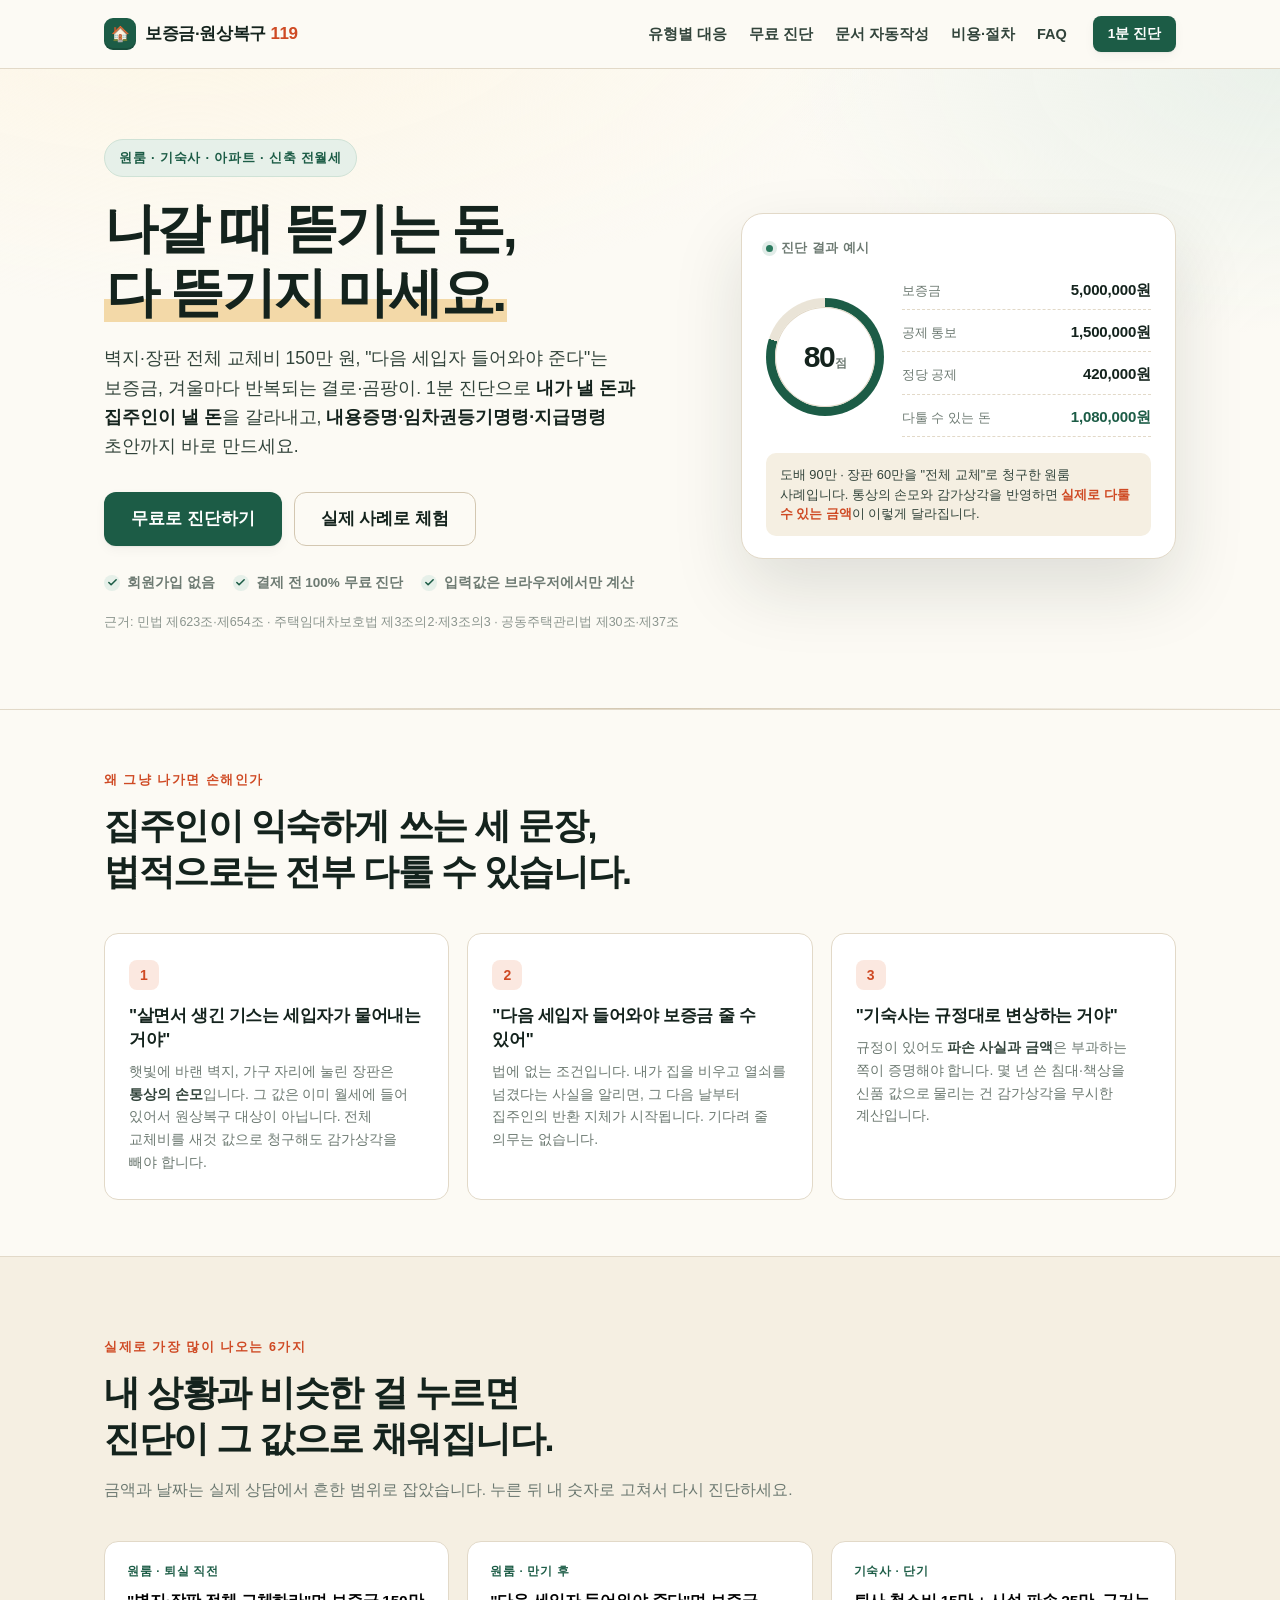
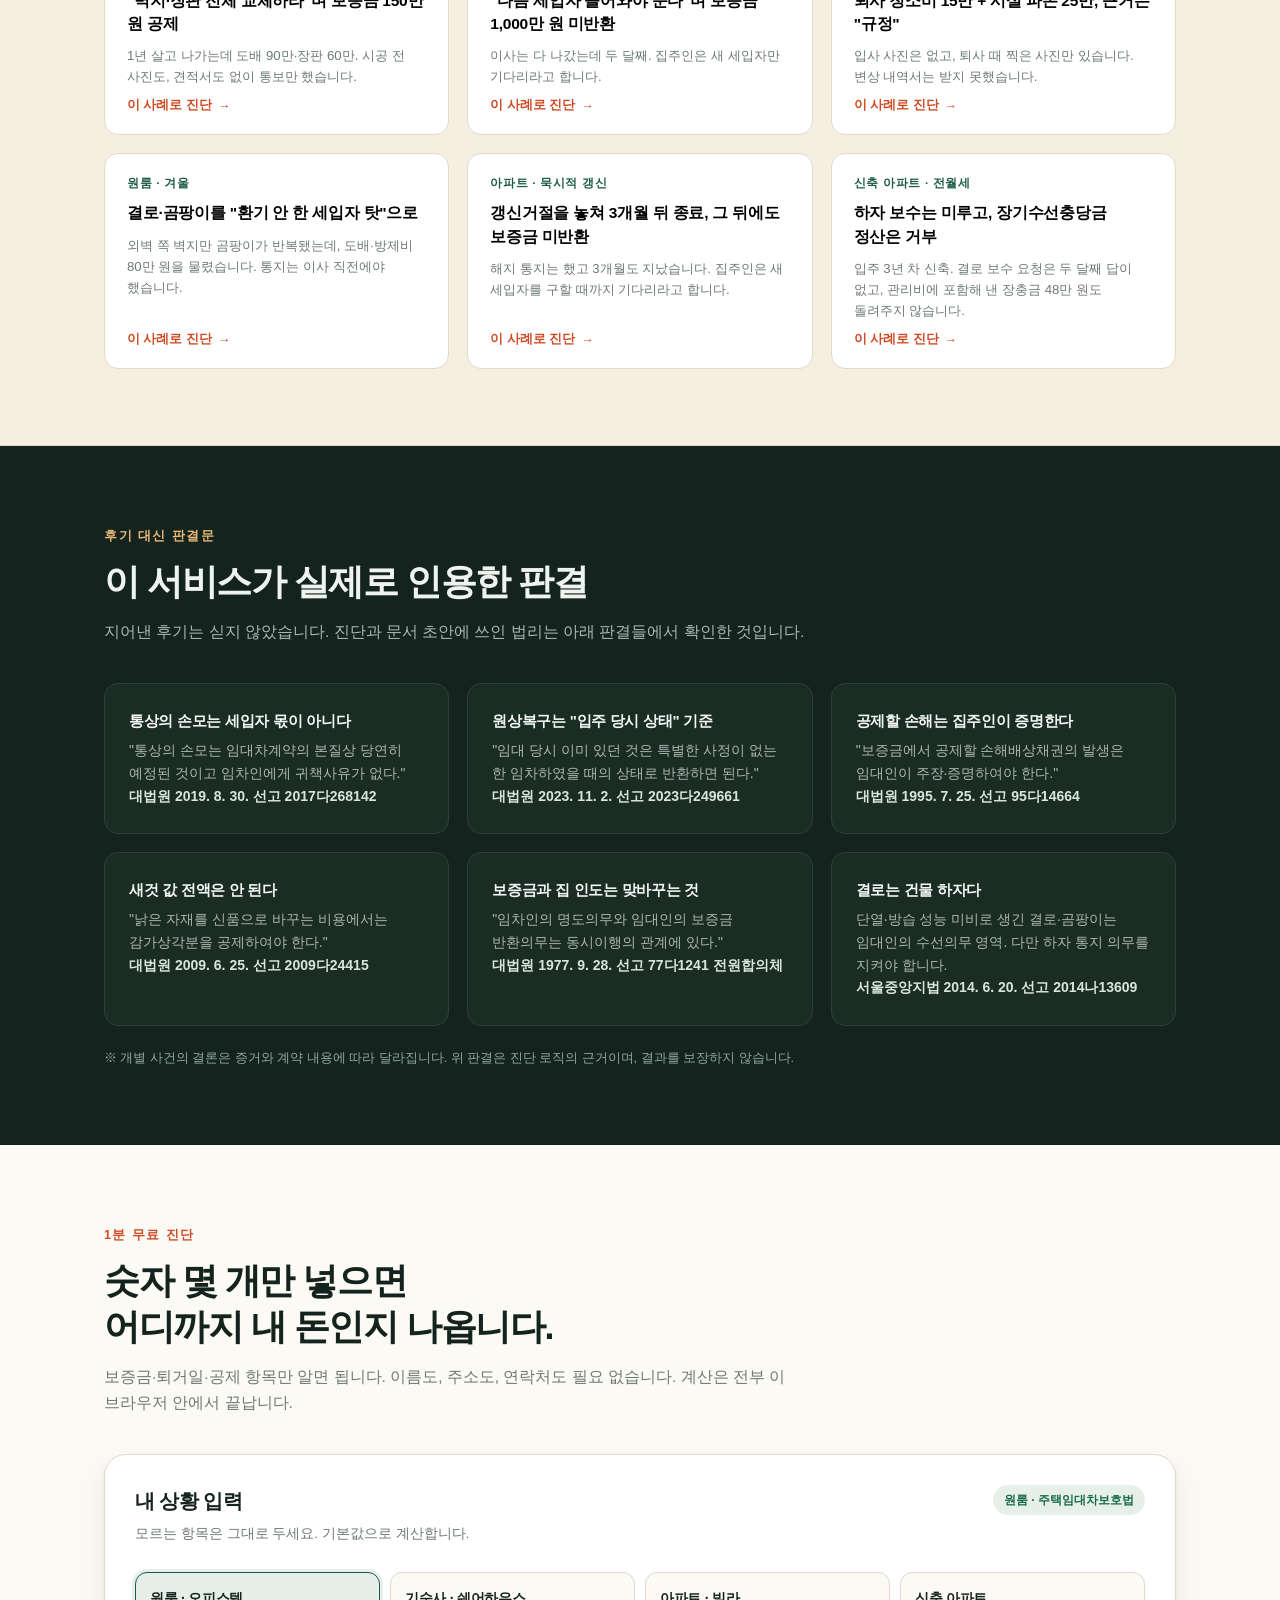
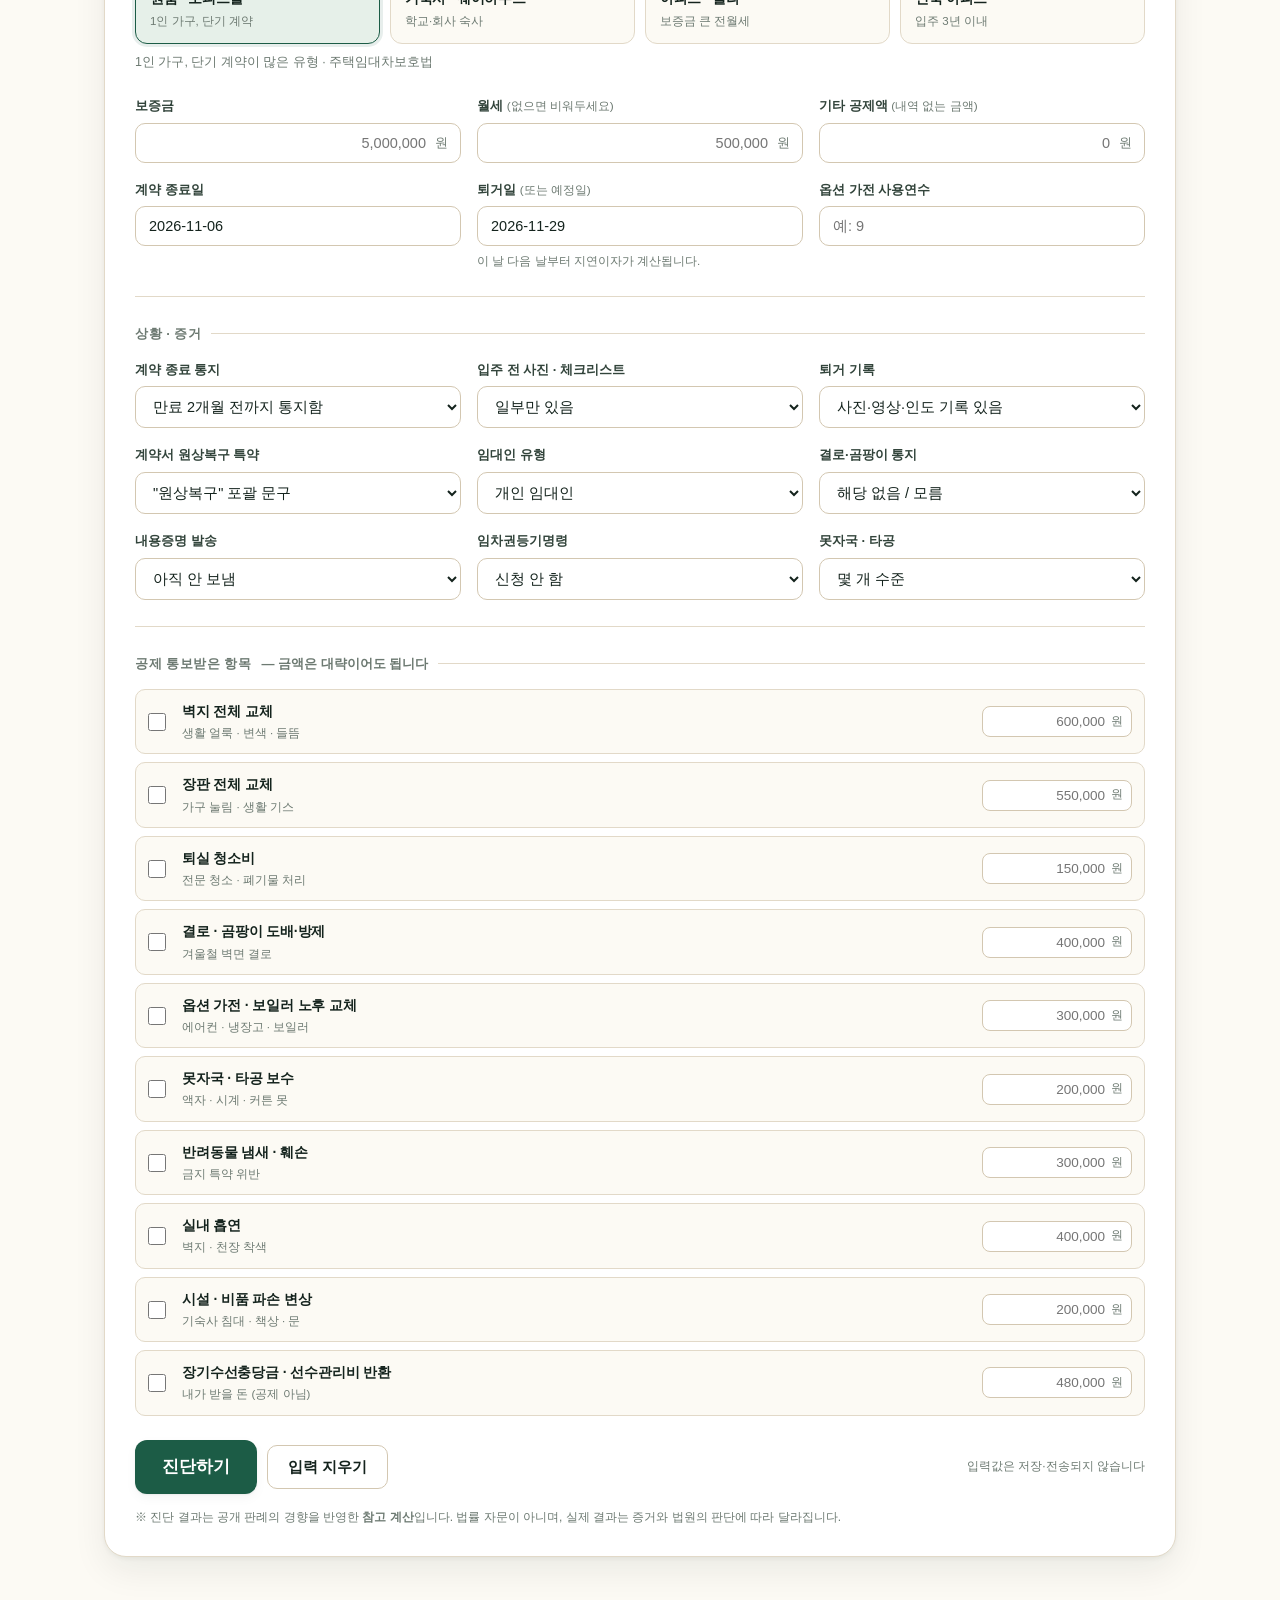
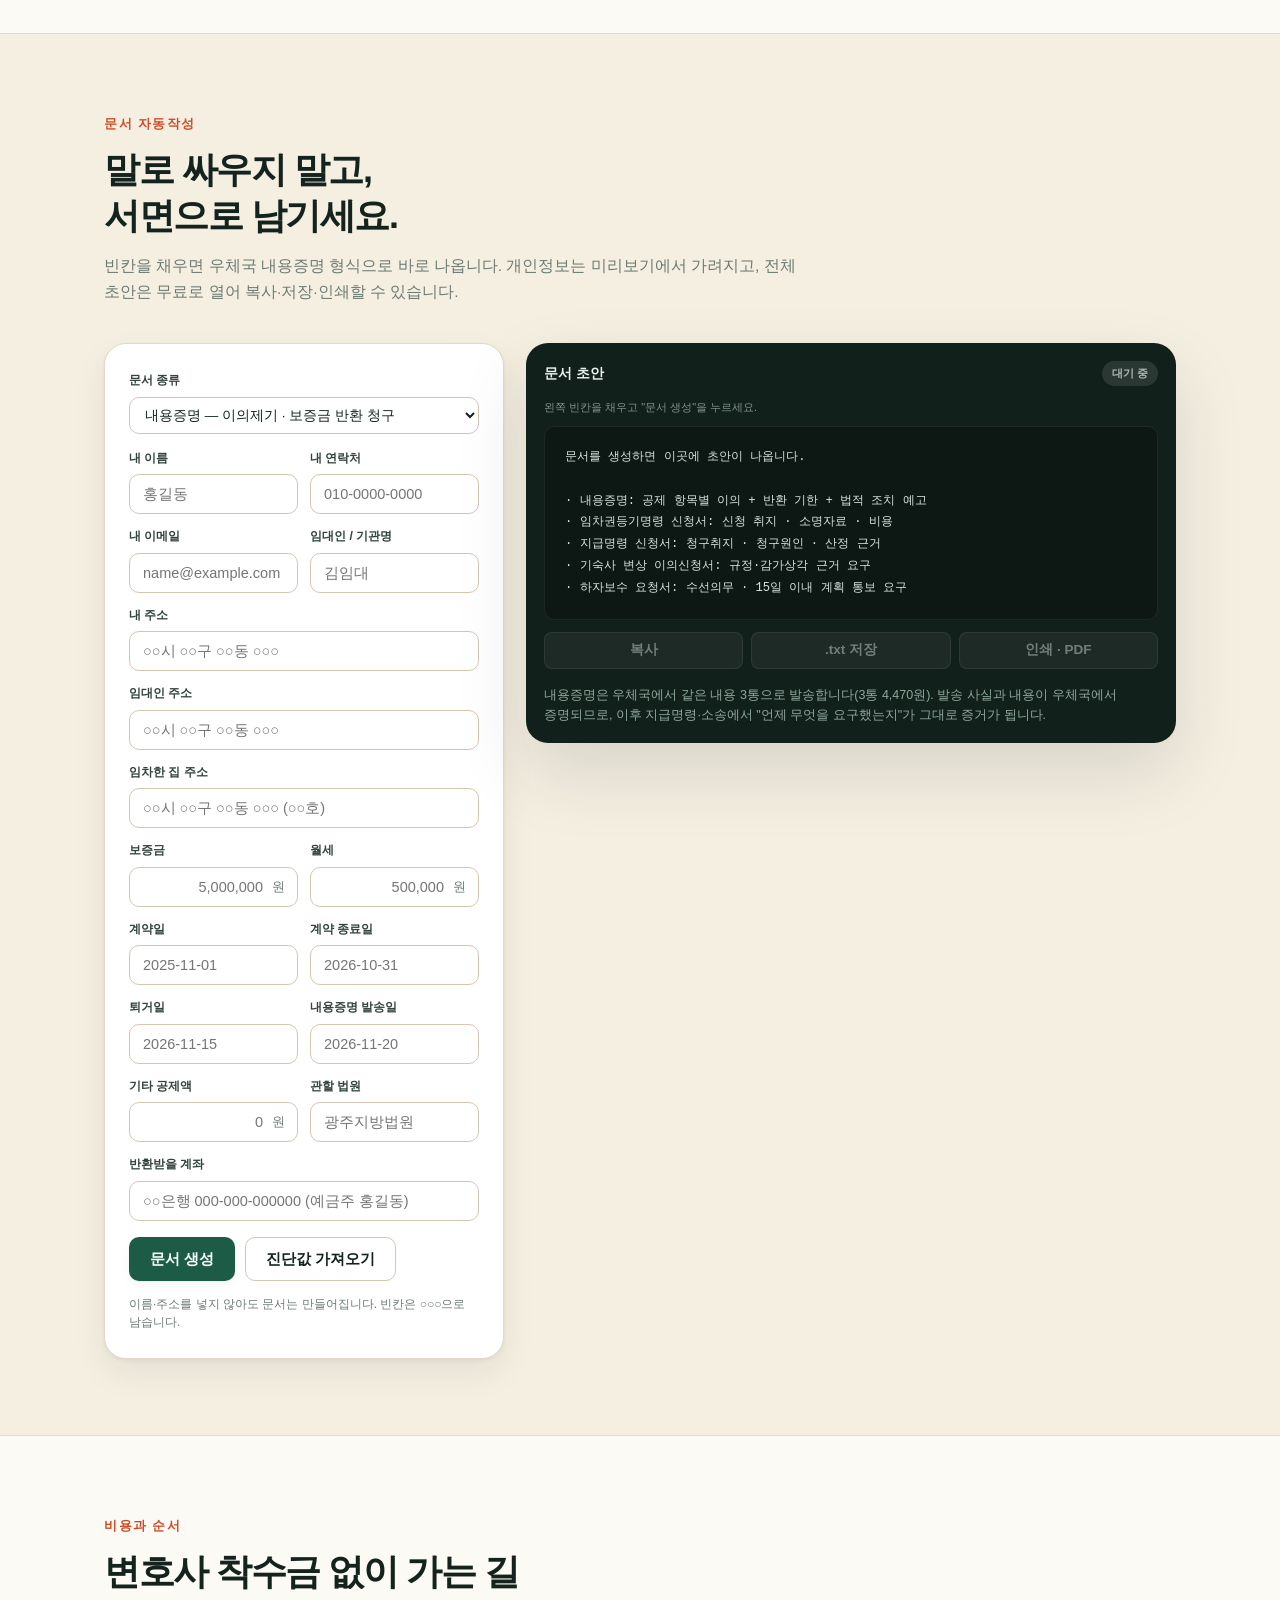
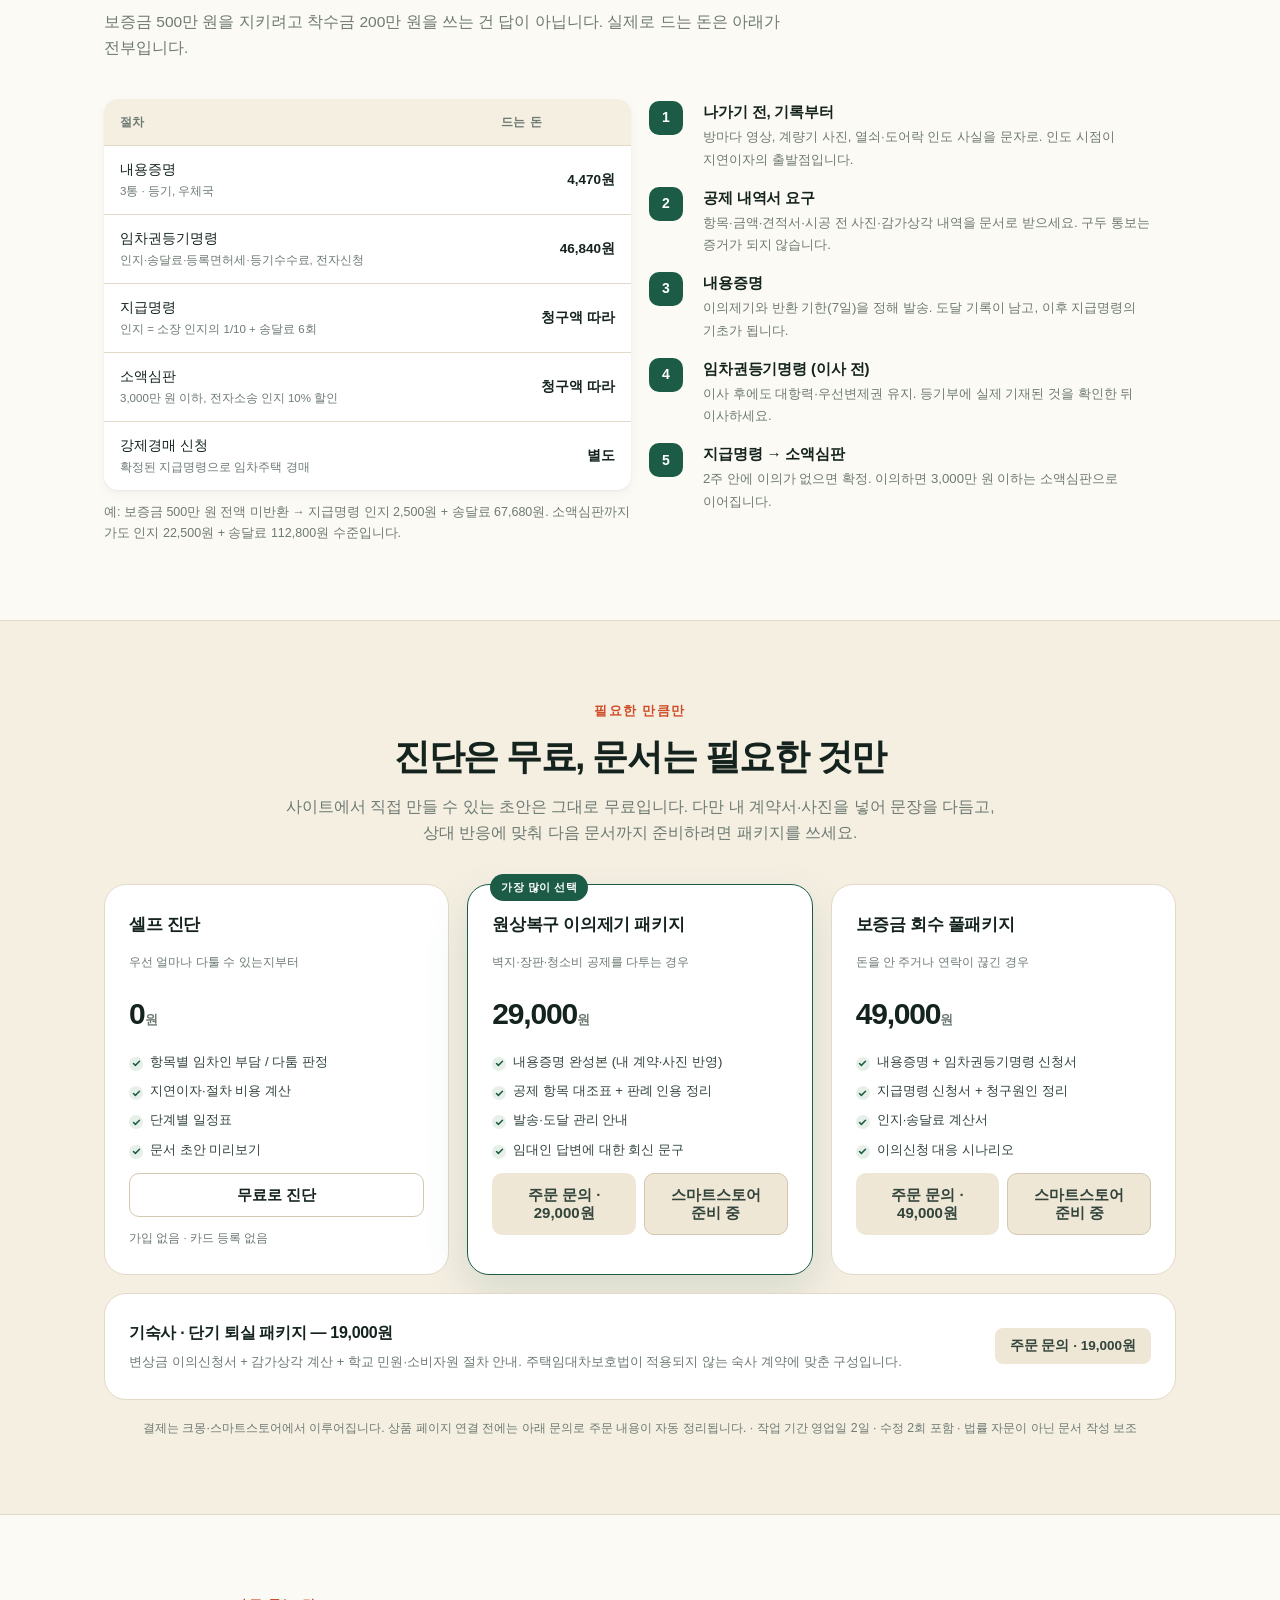
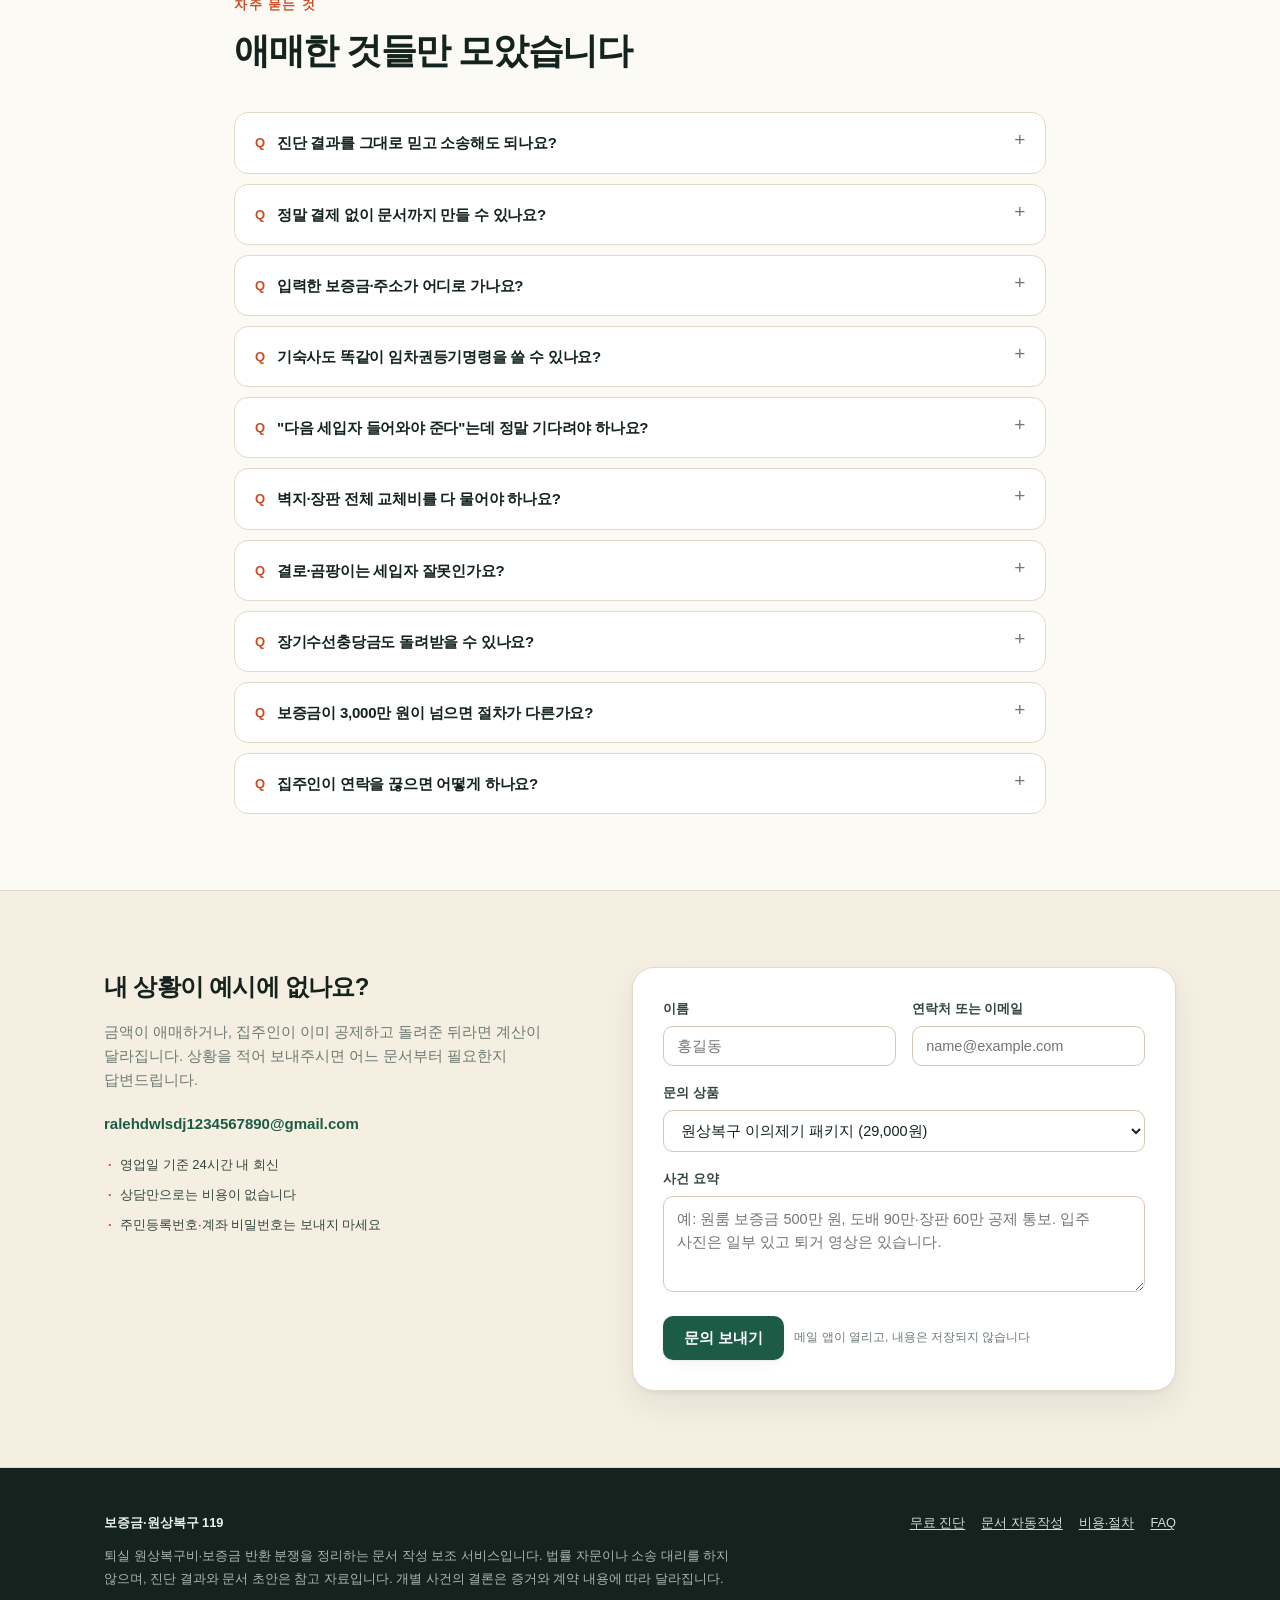
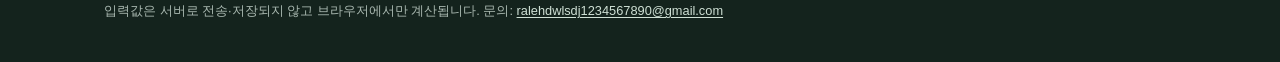
==== index.html @ c6407c37 "🏠 보증금·원상복구 119 — 원상복구비 진단·문서 초안 생성 서비스" ====
<!DOCTYPE html>
<html lang="ko">
<head>
<meta charset="utf-8">
<meta name="viewport" content="width=device-width, initial-scale=1">
<title>보증금·원상복구 119 — 나갈 때 뜯기는 돈, 다 뜯기지 마세요</title>
<meta name="description" content="원룸·기숙사·신축 전월세 퇴실 원상복구비 분쟁. 1분 무료 진단으로 임차인 부담과 임대인 수선의무를 갈라내고, 내용증명·임차권등기명령·지급명령 초안을 바로 만드세요.">
<meta name="keywords" content="원상복구, 보증금 반환, 임차권등기명령, 내용증명, 기숙사 퇴실, 결로 곰팡이, 장기수선충당금, 소액심판">
<meta property="og:title" content="보증금·원상복구 119 — 원상복구비 공제, 어디까지 내 돈인가">
<meta property="og:description" content="벽지·장판 전체 교체 150만 원 공제, 다음 세입자 들어와야 준다는 보증금. 판례 기준으로 갈라보고 문서까지 만드세요.">
<meta property="og:type" content="website">
<meta name="theme-color" content="#1c5c46">
<link rel="stylesheet" href="assets/css/app.css">
<link rel="icon" href="data:image/svg+xml,%3Csvg xmlns='http://www.w3.org/2000/svg' viewBox='0 0 100 100'%3E%3Crect width='100' height='100' rx='22' fill='%231c5c46'/%3E%3Cpath d='M50 22 78 44v34H58V58H42v20H22V44z' fill='%23f5efe2'/%3E%3C/svg%3E">
<script type="application/ld+json">
{
  "@context": "https://schema.org",
  "@type": "Service",
  "name": "보증금·원상복구 119",
  "description": "원룸·기숙사·아파트·신축 전월세 퇴실 원상복구비 분쟁 진단과 내용증명·임차권등기명령·지급명령 초안 작성 보조",
  "areaServed": "KR",
  "serviceType": "법률 문서 작성 보조",
  "offers": [
    { "@type": "Offer", "name": "원상복구 이의제기 패키지", "price": "29000", "priceCurrency": "KRW" },
    { "@type": "Offer", "name": "보증금 회수 풀패키지", "price": "49000", "priceCurrency": "KRW" },
    { "@type": "Offer", "name": "기숙사·단기 퇴실 패키지", "price": "19000", "priceCurrency": "KRW" }
  ]
}
</script>
</head>
<body>

<!-- ───────── 헤더 ───────── -->
<header class="site-header" id="top">
  <div class="wrap header-inner">
    <a class="brand" href="#top">
      <span class="brand-mark">🏠</span>
      <span class="brand-text">보증금·원상복구 <b>119</b></span>
    </a>
    <nav class="nav">
      <a href="#cases">유형별 대응</a>
      <a href="#diagnose">무료 진단</a>
      <a href="#documents">문서 자동작성</a>
      <a href="#cost">비용·절차</a>
      <a href="#faq">FAQ</a>
    </nav>
    <a class="btn btn-sm btn-primary header-cta" href="#diagnose">1분 진단</a>
  </div>
</header>

<!-- ───────── 히어로 ───────── -->
<section class="hero">
  <div class="wrap hero-grid">
    <div class="hero-copy">
      <p class="eyebrow">원룸 · 기숙사 · 아파트 · 신축 전월세</p>
      <h1>나갈 때 뜯기는 돈,<br><em>다 뜯기지 마세요.</em></h1>
      <p class="lede">
        벽지·장판 전체 교체비 150만 원, "다음 세입자 들어와야 준다"는 보증금,
        겨울마다 반복되는 결로·곰팡이. 1분 진단으로 <b>내가 낼 돈과 집주인이 낼 돈</b>을 갈라내고,
        <b>내용증명·임차권등기명령·지급명령</b> 초안까지 바로 만드세요.
      </p>
      <div class="hero-actions">
        <a class="btn btn-lg btn-primary" href="#diagnose">무료로 진단하기</a>
        <button class="btn btn-lg btn-ghost" data-case="1">실제 사례로 체험</button>
      </div>
      <ul class="hero-badges">
        <li>회원가입 없음</li>
        <li>결제 전 100% 무료 진단</li>
        <li>입력값은 브라우저에서만 계산</li>
      </ul>
      <p class="hero-law">근거: 민법 제623조·제654조 · 주택임대차보호법 제3조의2·제3조의3 · 공동주택관리법 제30조·제37조</p>
    </div>

    <div class="hero-card">
      <div class="hero-card-head"><span class="dot-live"></span> 진단 결과 예시</div>
      <div class="demo-top">
        <div class="ring ring-demo" style="--p:80">
          <span>80<small>점</small></span>
        </div>
        <div class="demo-nums">
          <div><span>보증금</span><b>5,000,000원</b></div>
          <div><span>공제 통보</span><b>1,500,000원</b></div>
          <div><span>정당 공제</span><b>420,000원</b></div>
          <div><span>다툴 수 있는 돈</span><b class="win">1,080,000원</b></div>
        </div>
      </div>
      <p class="demo-note">
        도배 90만 · 장판 60만을 "전체 교체"로 청구한 원룸 사례입니다.
        통상의 손모와 감가상각을 반영하면 <b>실제로 다툴 수 있는 금액</b>이 이렇게 달라집니다.
      </p>
    </div>
  </div>
</section>

<!-- ───────── 문제 ───────── -->
<section class="block tight">
  <div class="wrap">
    <div class="section-head">
      <span class="kicker">왜 그냥 나가면 손해인가</span>
      <h2>집주인이 익숙하게 쓰는 세 문장,<br>법적으로는 전부 다툴 수 있습니다.</h2>
    </div>
    <div class="grid-3">
      <article class="pain">
        <span class="num">1</span>
        <h3>"살면서 생긴 기스는 세입자가 물어내는 거야"</h3>
        <p>햇빛에 바랜 벽지, 가구 자리에 눌린 장판은 <b>통상의 손모</b>입니다. 그 값은 이미 월세에 들어 있어서 원상복구 대상이 아닙니다. 전체 교체비를 새것 값으로 청구해도 감가상각을 빼야 합니다.</p>
      </article>
      <article class="pain">
        <span class="num">2</span>
        <h3>"다음 세입자 들어와야 보증금 줄 수 있어"</h3>
        <p>법에 없는 조건입니다. 내가 집을 비우고 열쇠를 넘겼다는 사실을 알리면, 그 다음 날부터 집주인의 반환 지체가 시작됩니다. 기다려 줄 의무는 없습니다.</p>
      </article>
      <article class="pain">
        <span class="num">3</span>
        <h3>"기숙사는 규정대로 변상하는 거야"</h3>
        <p>규정이 있어도 <b>파손 사실과 금액</b>은 부과하는 쪽이 증명해야 합니다. 몇 년 쓴 침대·책상을 신품 값으로 물리는 건 감가상각을 무시한 계산입니다.</p>
      </article>
    </div>
  </div>
</section>

<!-- ───────── 유형 6종 ───────── -->
<section class="block alt" id="cases">
  <div class="wrap">
    <div class="section-head">
      <span class="kicker">실제로 가장 많이 나오는 6가지</span>
      <h2>내 상황과 비슷한 걸 누르면<br>진단이 그 값으로 채워집니다.</h2>
      <p>금액과 날짜는 실제 상담에서 흔한 범위로 잡았습니다. 누른 뒤 내 숫자로 고쳐서 다시 진단하세요.</p>
    </div>
    <div class="grid-3">
      <button class="case-card" data-case="1">
        <span class="case-tag">원룸 · 퇴실 직전</span>
        <h3>"벽지·장판 전체 교체하라"며 보증금 150만 원 공제</h3>
        <p>1년 살고 나가는데 도배 90만·장판 60만. 시공 전 사진도, 견적서도 없이 통보만 했습니다.</p>
        <span class="case-go">이 사례로 진단</span>
      </button>
      <button class="case-card" data-case="2">
        <span class="case-tag">원룸 · 만기 후</span>
        <h3>"다음 세입자 들어와야 준다"며 보증금 1,000만 원 미반환</h3>
        <p>이사는 다 나갔는데 두 달째. 집주인은 새 세입자만 기다리라고 합니다.</p>
        <span class="case-go">이 사례로 진단</span>
      </button>
      <button class="case-card" data-case="3">
        <span class="case-tag">기숙사 · 단기</span>
        <h3>퇴사 청소비 15만 + 시설 파손 25만, 근거는 "규정"</h3>
        <p>입사 사진은 없고, 퇴사 때 찍은 사진만 있습니다. 변상 내역서는 받지 못했습니다.</p>
        <span class="case-go">이 사례로 진단</span>
      </button>
      <button class="case-card" data-case="4">
        <span class="case-tag">원룸 · 겨울</span>
        <h3>결로·곰팡이를 "환기 안 한 세입자 탓"으로</h3>
        <p>외벽 쪽 벽지만 곰팡이가 반복됐는데, 도배·방제비 80만 원을 물렸습니다. 통지는 이사 직전에야 했습니다.</p>
        <span class="case-go">이 사례로 진단</span>
      </button>
      <button class="case-card" data-case="5">
        <span class="case-tag">아파트 · 묵시적 갱신</span>
        <h3>갱신거절을 놓쳐 3개월 뒤 종료, 그 뒤에도 보증금 미반환</h3>
        <p>해지 통지는 했고 3개월도 지났습니다. 집주인은 새 세입자를 구할 때까지 기다리라고 합니다.</p>
        <span class="case-go">이 사례로 진단</span>
      </button>
      <button class="case-card" data-case="6">
        <span class="case-tag">신축 아파트 · 전월세</span>
        <h3>하자 보수는 미루고, 장기수선충당금 정산은 거부</h3>
        <p>입주 3년 차 신축. 결로 보수 요청은 두 달째 답이 없고, 관리비에 포함해 낸 장충금 48만 원도 돌려주지 않습니다.</p>
        <span class="case-go">이 사례로 진단</span>
      </button>
    </div>
  </div>
</section>

<!-- ───────── 판례 ───────── -->
<section class="block dark">
  <div class="wrap">
    <div class="section-head">
      <span class="kicker">후기 대신 판결문</span>
      <h2>이 서비스가 실제로 인용한 판결</h2>
      <p>지어낸 후기는 싣지 않았습니다. 진단과 문서 초안에 쓰인 법리는 아래 판결들에서 확인한 것입니다.</p>
    </div>
    <div class="grid-3">
      <article class="pain" style="background:#1b2c25;border-color:#2b4036">
        <h3 style="color:#f2f7f4;font-size:15px">통상의 손모는 세입자 몫이 아니다</h3>
        <p style="color:#a9b8b0">"통상의 손모는 임대차계약의 본질상 당연히 예정된 것이고 임차인에게 귀책사유가 없다."<br><b style="color:#d9e4dd">대법원 2019. 8. 30. 선고 2017다268142</b></p>
      </article>
      <article class="pain" style="background:#1b2c25;border-color:#2b4036">
        <h3 style="color:#f2f7f4;font-size:15px">원상복구는 "입주 당시 상태" 기준</h3>
        <p style="color:#a9b8b0">"임대 당시 이미 있던 것은 특별한 사정이 없는 한 임차하였을 때의 상태로 반환하면 된다."<br><b style="color:#d9e4dd">대법원 2023. 11. 2. 선고 2023다249661</b></p>
      </article>
      <article class="pain" style="background:#1b2c25;border-color:#2b4036">
        <h3 style="color:#f2f7f4;font-size:15px">공제할 손해는 집주인이 증명한다</h3>
        <p style="color:#a9b8b0">"보증금에서 공제할 손해배상채권의 발생은 임대인이 주장·증명하여야 한다."<br><b style="color:#d9e4dd">대법원 1995. 7. 25. 선고 95다14664</b></p>
      </article>
      <article class="pain" style="background:#1b2c25;border-color:#2b4036">
        <h3 style="color:#f2f7f4;font-size:15px">새것 값 전액은 안 된다</h3>
        <p style="color:#a9b8b0">"낡은 자재를 신품으로 바꾸는 비용에서는 감가상각분을 공제하여야 한다."<br><b style="color:#d9e4dd">대법원 2009. 6. 25. 선고 2009다24415</b></p>
      </article>
      <article class="pain" style="background:#1b2c25;border-color:#2b4036">
        <h3 style="color:#f2f7f4;font-size:15px">보증금과 집 인도는 맞바꾸는 것</h3>
        <p style="color:#a9b8b0">"임차인의 명도의무와 임대인의 보증금 반환의무는 동시이행의 관계에 있다."<br><b style="color:#d9e4dd">대법원 1977. 9. 28. 선고 77다1241 전원합의체</b></p>
      </article>
      <article class="pain" style="background:#1b2c25;border-color:#2b4036">
        <h3 style="color:#f2f7f4;font-size:15px">결로는 건물 하자다</h3>
        <p style="color:#a9b8b0">단열·방습 성능 미비로 생긴 결로·곰팡이는 임대인의 수선의무 영역. 다만 하자 통지 의무를 지켜야 합니다.<br><b style="color:#d9e4dd">서울중앙지법 2014. 6. 20. 선고 2014나13609</b></p>
      </article>
    </div>
    <p style="margin-top:22px;font-size:12.5px;color:#8fa79b">※ 개별 사건의 결론은 증거와 계약 내용에 따라 달라집니다. 위 판결은 진단 로직의 근거이며, 결과를 보장하지 않습니다.</p>
  </div>
</section>

<!-- ───────── 진단 ───────── -->
<section class="block" id="diagnose">
  <div class="wrap">
    <div class="section-head">
      <span class="kicker">1분 무료 진단</span>
      <h2>숫자 몇 개만 넣으면<br>어디까지 내 돈인지 나옵니다.</h2>
      <p>보증금·퇴거일·공제 항목만 알면 됩니다. 이름도, 주소도, 연락처도 필요 없습니다. 계산은 전부 이 브라우저 안에서 끝납니다.</p>
    </div>

    <form class="panel" id="diagnoseForm" novalidate>
      <div class="panel-head">
        <div>
          <h3>내 상황 입력</h3>
          <p>모르는 항목은 그대로 두세요. 기본값으로 계산합니다.</p>
        </div>
        <span class="flag info" id="chipMode">원룸 · 주택임대차보호법</span>
      </div>

      <div class="mode-grid">
        <div class="mode-card" data-mode-card="studio">
          <input type="radio" name="mode" id="mode-studio" value="studio" checked>
          <label for="mode-studio"><b>원룸 · 오피스텔</b><span>1인 가구, 단기 계약</span></label>
        </div>
        <div class="mode-card" data-mode-card="dorm">
          <input type="radio" name="mode" id="mode-dorm" value="dorm">
          <label for="mode-dorm"><b>기숙사 · 쉐어하우스</b><span>학교·회사 숙사</span></label>
        </div>
        <div class="mode-card" data-mode-card="apt">
          <input type="radio" name="mode" id="mode-apt" value="apt">
          <label for="mode-apt"><b>아파트 · 빌라</b><span>보증금 큰 전월세</span></label>
        </div>
        <div class="mode-card" data-mode-card="newapt">
          <input type="radio" name="mode" id="mode-newapt" value="newapt">
          <label for="mode-newapt"><b>신축 아파트</b><span>입주 3년 이내</span></label>
        </div>
      </div>
      <p class="mode-hint" id="modeHint">1인 가구, 단기 계약이 많은 유형 · 주택임대차보호법</p>

      <div class="field-grid three">
        <div class="field">
          <label for="deposit">보증금</label>
          <div class="money"><input type="text" id="deposit" inputmode="numeric" placeholder="5,000,000"></div>
        </div>
        <div class="field">
          <label for="rent">월세 <span class="sub">(없으면 비워두세요)</span></label>
          <div class="money"><input type="text" id="rent" inputmode="numeric" placeholder="500,000"></div>
        </div>
        <div class="field">
          <label for="extra">기타 공제액 <span class="sub">(내역 없는 금액)</span></label>
          <div class="money"><input type="text" id="extra" inputmode="numeric" placeholder="0"></div>
        </div>
        <div class="field">
          <label for="endDate">계약 종료일</label>
          <input type="text" id="endDate" inputmode="numeric" placeholder="2026-10-31">
        </div>
        <div class="field">
          <label for="moveOutDate">퇴거일 <span class="sub">(또는 예정일)</span></label>
          <input type="text" id="moveOutDate" inputmode="numeric" placeholder="2026-11-15">
          <span class="help">이 날 다음 날부터 지연이자가 계산됩니다.</span>
        </div>
        <div class="field">
          <label for="applianceAge">옵션 가전 사용연수</label>
          <input type="number" id="applianceAge" min="0" max="40" placeholder="예: 9">
        </div>
      </div>

      <div class="divider"></div>
      <p class="mini-title">상황 · 증거</p>

      <div class="field-grid three">
        <div class="field">
          <label for="notice">계약 종료 통지</label>
          <select id="notice">
            <option value="inTime">만료 2개월 전까지 통지함</option>
            <option value="late">2개월을 넘겨 통지함</option>
            <option value="none">통지하지 않음</option>
            <option value="renewed">묵시적 갱신 후 해지 통지함</option>
            <option value="agreed">합의 해지</option>
          </select>
        </div>
        <div class="field">
          <label for="moveIn">입주 전 사진 · 체크리스트</label>
          <select id="moveIn">
            <option value="full">있음</option>
            <option value="part" selected>일부만 있음</option>
            <option value="none">없음</option>
          </select>
        </div>
        <div class="field">
          <label for="moveOut">퇴거 기록</label>
          <select id="moveOut">
            <option value="full" selected>사진·영상·인도 기록 있음</option>
            <option value="part">사진만 있음</option>
            <option value="none">없음</option>
          </select>
        </div>
        <div class="field">
          <label for="clause">계약서 원상복구 특약</label>
          <select id="clause">
            <option value="none">없음</option>
            <option value="generic" selected>"원상복구" 포괄 문구</option>
            <option value="specific">벽지·장판 교체를 구체적으로 명시</option>
          </select>
        </div>
        <div class="field">
          <label for="landlord">임대인 유형</label>
          <select id="landlord">
            <option value="person" selected>개인 임대인</option>
            <option value="company">법인 · 임대사업자</option>
            <option value="school">학교 · 기관(기숙사)</option>
          </select>
        </div>
        <div class="field">
          <label for="moldNotice">결로·곰팡이 통지</label>
          <select id="moldNotice">
            <option value="unknown" selected>해당 없음 / 모름</option>
            <option value="yes">발견 즉시 알렸음</option>
            <option value="no">알리지 않았음</option>
          </select>
        </div>
        <div class="field">
          <label for="certSent">내용증명 발송</label>
          <select id="certSent">
            <option value="no" selected>아직 안 보냄</option>
            <option value="yes">보냈음</option>
          </select>
        </div>
        <div class="field">
          <label for="injunction">임차권등기명령</label>
          <select id="injunction">
            <option value="no" selected>신청 안 함</option>
            <option value="yes">등기 완료</option>
          </select>
        </div>
        <div class="field">
          <label for="holesMany">못자국 · 타공</label>
          <select id="holesMany">
            <option value="no" selected>몇 개 수준</option>
            <option value="yes">벽 전체에 과다하게</option>
          </select>
        </div>
      </div>

      <p class="field help" data-dorm-only hidden style="margin-top:12px;color:#a26512">
        기숙사·쉐어하우스는 임대차가 아닌 사용허가 성격이면 주택임대차보호법의 임차권등기명령을 쓸 수 없습니다. 문서 메뉴가 <b>변상 이의신청서</b>로 바뀝니다.
      </p>
      <p class="field help" data-apt-only hidden style="margin-top:12px;color:#1c5c46">
        아파트·신축은 관리비에 포함해 낸 <b>장기수선충당금</b>을 아래 항목에서 체크하면 별도 반환 청구로 계산합니다.
      </p>

      <div class="divider"></div>
      <p class="mini-title">공제 통보받은 항목 <span style="text-transform:none;letter-spacing:0;font-weight:600">— 금액은 대략이어도 됩니다</span></p>

      <div class="item-list">
        <div class="item-row" id="row-wallpaper">
          <input type="checkbox" id="item-wallpaper">
          <label class="lbl" for="item-wallpaper"><b>벽지 전체 교체</b><span>생활 얼룩 · 변색 · 들뜸</span></label>
          <div class="amt"><input type="text" id="amt-wallpaper" inputmode="numeric" placeholder="600,000"></div>
        </div>
        <div class="item-row" id="row-floor">
          <input type="checkbox" id="item-floor">
          <label class="lbl" for="item-floor"><b>장판 전체 교체</b><span>가구 눌림 · 생활 기스</span></label>
          <div class="amt"><input type="text" id="amt-floor" inputmode="numeric" placeholder="550,000"></div>
        </div>
        <div class="item-row" id="row-cleaning">
          <input type="checkbox" id="item-cleaning">
          <label class="lbl" for="item-cleaning"><b>퇴실 청소비</b><span>전문 청소 · 폐기물 처리</span></label>
          <div class="amt"><input type="text" id="amt-cleaning" inputmode="numeric" placeholder="150,000"></div>
        </div>
        <div class="item-row" id="row-mold">
          <input type="checkbox" id="item-mold">
          <label class="lbl" for="item-mold"><b>결로 · 곰팡이 도배·방제</b><span>겨울철 벽면 결로</span></label>
          <div class="amt"><input type="text" id="amt-mold" inputmode="numeric" placeholder="400,000"></div>
        </div>
        <div class="item-row" id="row-appliance">
          <input type="checkbox" id="item-appliance">
          <label class="lbl" for="item-appliance"><b>옵션 가전 · 보일러 노후 교체</b><span>에어컨 · 냉장고 · 보일러</span></label>
          <div class="amt"><input type="text" id="amt-appliance" inputmode="numeric" placeholder="300,000"></div>
        </div>
        <div class="item-row" id="row-holes">
          <input type="checkbox" id="item-holes">
          <label class="lbl" for="item-holes"><b>못자국 · 타공 보수</b><span>액자 · 시계 · 커튼 못</span></label>
          <div class="amt"><input type="text" id="amt-holes" inputmode="numeric" placeholder="200,000"></div>
        </div>
        <div class="item-row" id="row-pet">
          <input type="checkbox" id="item-pet">
          <label class="lbl" for="item-pet"><b>반려동물 냄새 · 훼손</b><span>금지 특약 위반</span></label>
          <div class="amt"><input type="text" id="amt-pet" inputmode="numeric" placeholder="300,000"></div>
        </div>
        <div class="item-row" id="row-smoke">
          <input type="checkbox" id="item-smoke">
          <label class="lbl" for="item-smoke"><b>실내 흡연</b><span>벽지 · 천장 착색</span></label>
          <div class="amt"><input type="text" id="amt-smoke" inputmode="numeric" placeholder="400,000"></div>
        </div>
        <div class="item-row" id="row-facility">
          <input type="checkbox" id="item-facility">
          <label class="lbl" for="item-facility"><b>시설 · 비품 파손 변상</b><span>기숙사 침대 · 책상 · 문</span></label>
          <div class="amt"><input type="text" id="amt-facility" inputmode="numeric" placeholder="200,000"></div>
        </div>
        <div class="item-row" id="row-longterm">
          <input type="checkbox" id="item-longterm">
          <label class="lbl" for="item-longterm"><b>장기수선충당금 · 선수관리비 반환</b><span>내가 받을 돈 (공제 아님)</span></label>
          <div class="amt"><input type="text" id="amt-longterm" inputmode="numeric" placeholder="480,000"></div>
        </div>
      </div>

      <div class="form-actions">
        <button type="submit" class="btn btn-primary btn-lg">진단하기</button>
        <button type="button" class="btn btn-ghost" id="resetForm">입력 지우기</button>
        <span class="spacer"></span>
        <span class="form-note" style="margin:0">입력값은 저장·전송되지 않습니다</span>
      </div>
      <p class="form-note">
        ※ 진단 결과는 공개 판례의 경향을 반영한 <b>참고 계산</b>입니다. 법률 자문이 아니며, 실제 결과는 증거와 법원의 판단에 따라 달라집니다.
      </p>
    </form>

    <!-- 결과 -->
    <div class="result" id="result" hidden>
      <div class="result-card">
        <div class="result-top">
          <div class="ring" id="scoreRing" style="--p:50"><span id="scoreValue">50<small>점</small></span></div>
          <div class="result-verdict">
            <span class="score-band tone-good" id="scoreLabel">보통</span>
            <h3 id="resultVerdict">진단 결과가 여기에 나옵니다.</h3>
            <p id="scoreSub">부당 공제 방어 가능성</p>
          </div>
        </div>

        <div class="stat-grid">
          <div class="stat"><div class="k">보증금</div><div class="v" id="rDeposit">0원</div><div class="s">계약서 기준</div></div>
          <div class="stat"><div class="k">공제 통보액</div><div class="v lose" id="rClaim">0원</div><div class="s">집주인이 빼겠다는 돈</div></div>
          <div class="stat"><div class="k">정당 공제 추정</div><div class="v" id="rTenant">0원</div><div class="s">내가 실제 부담할 부분</div></div>
          <div class="stat"><div class="k">돌려받을 수 있는 돈</div><div class="v win" id="rRecover">0원</div><div class="s">지연이자 별도</div></div>
        </div>

        <div class="result-body">
          <div>
            <h4>항목별 판정 <span class="badge">임차인 부담 / 다툼 가능</span></h4>
            <div class="table-scroll">
              <table class="items">
                <thead>
                  <tr><th>공제 항목</th><th>청구액</th><th>내 부담</th><th>다툼 가능</th></tr>
                </thead>
                <tbody id="itemTableBody"></tbody>
              </table>
            </div>
            <div class="flag-list" id="flagList" hidden></div>
          </div>

          <div class="two-col">
            <div>
              <h4>지연이자 <span class="badge">연 5% → 소송 시 12%</span></h4>
              <p style="font-size:22px;font-weight:900;letter-spacing:-.03em;color:#1c5c46" id="rInterest">0원</p>
              <p style="font-size:12.5px;color:#6d7a72" id="rDelayDays">(지연 없음)</p>
              <p style="font-size:12px;color:#6d7a72;margin-top:4px" id="rRateLabel">연 5% 기준</p>
              <h4 style="margin-top:22px">점수 구성 <span class="badge">증거가 점수를 바꿉니다</span></h4>
              <ul class="reason-list" id="reasonList"></ul>
            </div>
            <div>
              <h4>예상 절차 비용 <span class="badge" id="cRatio"></span></h4>
              <table class="cost-table">
                <tr><td>내용증명 (3통·등기)</td><td id="cCert">4,470원</td></tr>
                <tr><td>임차권등기명령 (전자)</td><td id="cInj">46,840원</td></tr>
                <tr><td>지급명령 인지</td><td id="cPOFee">0원</td></tr>
                <tr><td>지급명령 송달료 (6회)</td><td id="cPOSvc">0원</td></tr>
                <tr><td id="cSCLabel">소액심판 인지 (전자)</td><td id="cSCFee">0원</td></tr>
                <tr><td id="cSCSvcLabel">소액심판 송달료</td><td id="cSCSvc">0원</td></tr>
                <tr class="sum"><td>합계</td><td id="cSum">0원</td></tr>
              </table>
              <p style="font-size:11.5px;color:#6d7a72;margin-top:8px">인지·송달료는 청구금액과 당사자 수에 따라 달라집니다. 송달료 1회 5,640원(2026.7.1~) 기준.</p>
            </div>
          </div>

          <div>
            <h4>단계별 일정 <span class="badge">오늘 기준으로 계산</span></h4>
            <ul class="timeline" id="timelineList"></ul>
          </div>

          <div>
            <h4>지금 하면 좋은 것</h4>
            <ol class="tip-list" id="tipList"></ol>
          </div>
        </div>

        <div class="result-actions">
          <button class="btn btn-primary" id="printReport">리포트 인쇄 · PDF</button>
          <button class="btn btn-ghost" id="shareResult">결과 링크 복사</button>
          <a class="btn btn-signal" href="#documents">이 결과로 문서 만들기</a>
        </div>
      </div>
    </div>
  </div>
</section>

<!-- ───────── 문서 ───────── -->
<section class="block alt" id="documents">
  <div class="wrap">
    <div class="section-head">
      <span class="kicker">문서 자동작성</span>
      <h2>말로 싸우지 말고,<br>서면으로 남기세요.</h2>
      <p>빈칸을 채우면 우체국 내용증명 형식으로 바로 나옵니다. 개인정보는 미리보기에서 가려지고, 전체 초안은 무료로 열어 복사·저장·인쇄할 수 있습니다.</p>
    </div>

    <div class="doc-layout">
      <form class="panel doc-form" id="docForm" novalidate>
        <div class="field" style="margin-bottom:14px">
          <label for="docType">문서 종류</label>
          <select id="docType">
            <option value="content" selected>내용증명 — 이의제기 · 보증금 반환 청구</option>
            <option value="injunction">임차권등기명령 신청서</option>
            <option value="payment">지급명령 신청서</option>
            <option value="dorm" hidden>기숙사 변상 이의신청서</option>
            <option value="defect" hidden>하자보수 요청서 (신축)</option>
          </select>
        </div>
        <div class="field-grid">
          <div class="field"><label for="tenantName">내 이름</label><input type="text" id="tenantName" placeholder="홍길동"></div>
          <div class="field"><label for="tenantContact">내 연락처</label><input type="text" id="tenantContact" placeholder="010-0000-0000"></div>
          <div class="field"><label for="tenantEmail">내 이메일</label><input type="text" id="tenantEmail" placeholder="name@example.com"></div>
          <div class="field"><label for="landlordName">임대인 / 기관명</label><input type="text" id="landlordName" placeholder="김임대"></div>
          <div class="field" style="grid-column:1/-1"><label for="tenantAddress">내 주소</label><input type="text" id="tenantAddress" placeholder="○○시 ○○구 ○○동 ○○○"></div>
          <div class="field" style="grid-column:1/-1"><label for="landlordAddress">임대인 주소</label><input type="text" id="landlordAddress" placeholder="○○시 ○○구 ○○동 ○○○"></div>
          <div class="field" style="grid-column:1/-1"><label for="propertyAddress">임차한 집 주소</label><input type="text" id="propertyAddress" placeholder="○○시 ○○구 ○○동 ○○○ (○○호)"></div>
          <div class="field"><label for="docDeposit">보증금</label><div class="money"><input type="text" id="docDeposit" inputmode="numeric" placeholder="5,000,000"></div></div>
          <div class="field"><label for="docRent">월세</label><div class="money"><input type="text" id="docRent" inputmode="numeric" placeholder="500,000"></div></div>
          <div class="field"><label for="contractDate">계약일</label><input type="text" id="contractDate" inputmode="numeric" placeholder="2025-11-01"></div>
          <div class="field"><label for="docEndDate">계약 종료일</label><input type="text" id="docEndDate" inputmode="numeric" placeholder="2026-10-31"></div>
          <div class="field"><label for="docMoveOutDate">퇴거일</label><input type="text" id="docMoveOutDate" inputmode="numeric" placeholder="2026-11-15"></div>
          <div class="field"><label for="certDate">내용증명 발송일</label><input type="text" id="certDate" inputmode="numeric" placeholder="2026-11-20"></div>
          <div class="field"><label for="docExtra">기타 공제액</label><div class="money"><input type="text" id="docExtra" inputmode="numeric" placeholder="0"></div></div>
          <div class="field"><label for="courtName">관할 법원</label><input type="text" id="courtName" placeholder="광주지방법원"></div>
          <div class="field" style="grid-column:1/-1"><label for="account">반환받을 계좌</label><input type="text" id="account" placeholder="○○은행 000-000-000000 (예금주 홍길동)"></div>
          <div class="field" style="grid-column:1/-1" data-dorm-only hidden><label for="dept">소속 (기숙사용)</label><input type="text" id="dept" placeholder="○○대학교 ○○학과"></div>
        </div>
        <div class="form-actions" style="margin-top:16px">
          <button type="submit" class="btn btn-primary">문서 생성</button>
          <button type="button" class="btn btn-ghost" id="fillFromDiagnosis">진단값 가져오기</button>
        </div>
        <p class="form-note">이름·주소를 넣지 않아도 문서는 만들어집니다. 빈칸은 ○○○으로 남습니다.</p>
      </form>

      <div class="doc-preview-wrap">
        <div class="doc-preview-head">
          <b id="docPanelTitle">문서 초안</b>
          <span class="doc-state" id="docState">대기 중</span>
        </div>
        <p class="doc-meta" id="docMeta">왼쪽 빈칸을 채우고 "문서 생성"을 누르세요.</p>
        <pre class="doc-preview" id="docPreview">문서를 생성하면 이곳에 초안이 나옵니다.

· 내용증명: 공제 항목별 이의 + 반환 기한 + 법적 조치 예고
· 임차권등기명령 신청서: 신청 취지 · 소명자료 · 비용
· 지급명령 신청서: 청구취지 · 청구원인 · 산정 근거
· 기숙사 변상 이의신청서: 규정·감가상각 근거 요구
· 하자보수 요청서: 수선의무 · 15일 이내 계획 통보 요구</pre>

        <div class="doc-lock" id="docLock" hidden>
          <p>미리보기는 이름·주소·계좌가 가려져 있습니다.<br>실제 발송에 쓸 전체 초안을 열까요?</p>
          <button type="button" class="btn btn-light btn-sm" id="unlockDemo">전체 초안 열기 (무료)</button>
        </div>

        <div class="doc-actions">
          <button type="button" class="btn btn-dark btn-sm" id="copyDoc" disabled>복사</button>
          <button type="button" class="btn btn-dark btn-sm" id="downloadDoc" disabled>.txt 저장</button>
          <button type="button" class="btn btn-dark btn-sm" id="printDoc" disabled>인쇄 · PDF</button>
        </div>
        <p class="doc-explain">
          내용증명은 우체국에서 같은 내용 3통으로 발송합니다(3통 4,470원). 발송 사실과 내용이 우체국에서 증명되므로,
          이후 지급명령·소송에서 "언제 무엇을 요구했는지"가 그대로 증거가 됩니다.
        </p>
      </div>
    </div>
  </div>
</section>

<!-- ───────── 비용·절차 ───────── -->
<section class="block" id="cost">
  <div class="wrap">
    <div class="section-head">
      <span class="kicker">비용과 순서</span>
      <h2>변호사 착수금 없이 가는 길</h2>
      <p>보증금 500만 원을 지키려고 착수금 200만 원을 쓰는 건 답이 아닙니다. 실제로 드는 돈은 아래가 전부입니다.</p>
    </div>

    <div class="grid-2" style="align-items:start">
      <div>
        <table class="fee-table">
          <thead><tr><th>절차</th><th>드는 돈</th></tr></thead>
          <tbody>
            <tr><td>내용증명 <small>3통 · 등기, 우체국</small></td><td>4,470원</td></tr>
            <tr><td>임차권등기명령 <small>인지·송달료·등록면허세·등기수수료, 전자신청</small></td><td>46,840원</td></tr>
            <tr><td>지급명령 <small>인지 = 소장 인지의 1/10 + 송달료 6회</small></td><td>청구액 따라</td></tr>
            <tr><td>소액심판 <small>3,000만 원 이하, 전자소송 인지 10% 할인</small></td><td>청구액 따라</td></tr>
            <tr><td>강제경매 신청 <small>확정된 지급명령으로 임차주택 경매</small></td><td>별도</td></tr>
          </tbody>
        </table>
        <p style="font-size:12.5px;color:#6d7a72;margin-top:12px">
          예: 보증금 500만 원 전액 미반환 → 지급명령 인지 2,500원 + 송달료 67,680원. 소액심판까지 가도 인지 22,500원 + 송달료 112,800원 수준입니다.
        </p>
      </div>
      <div>
        <ol class="step-list">
          <li>
            <div>
              <h4>나가기 전, 기록부터</h4>
              <p>방마다 영상, 계량기 사진, 열쇠·도어락 인도 사실을 문자로. 인도 시점이 지연이자의 출발점입니다.</p>
            </div>
          </li>
          <li>
            <div>
              <h4>공제 내역서 요구</h4>
              <p>항목·금액·견적서·시공 전 사진·감가상각 내역을 문서로 받으세요. 구두 통보는 증거가 되지 않습니다.</p>
            </div>
          </li>
          <li>
            <div>
              <h4>내용증명</h4>
              <p>이의제기와 반환 기한(7일)을 정해 발송. 도달 기록이 남고, 이후 지급명령의 기초가 됩니다.</p>
            </div>
          </li>
          <li>
            <div>
              <h4>임차권등기명령 (이사 전)</h4>
              <p>이사 후에도 대항력·우선변제권 유지. 등기부에 실제 기재된 것을 확인한 뒤 이사하세요.</p>
            </div>
          </li>
          <li>
            <div>
              <h4>지급명령 → 소액심판</h4>
              <p>2주 안에 이의가 없으면 확정. 이의하면 3,000만 원 이하는 소액심판으로 이어집니다.</p>
            </div>
          </li>
        </ol>
      </div>
    </div>
  </div>
</section>

<!-- ───────── 패키지 ───────── -->
<section class="block alt" id="packages">
  <div class="wrap">
    <div class="section-head center">
      <span class="kicker">필요한 만큼만</span>
      <h2>진단은 무료, 문서는 필요한 것만</h2>
      <p>사이트에서 직접 만들 수 있는 초안은 그대로 무료입니다. 다만 내 계약서·사진을 넣어 문장을 다듬고, 상대 반응에 맞춰 다음 문서까지 준비하려면 패키지를 쓰세요.</p>
    </div>

    <div class="plans">
      <article class="plan">
        <h3>셀프 진단</h3>
        <p class="for">우선 얼마나 다툴 수 있는지부터</p>
        <p class="price">0<small>원</small></p>
        <ul>
          <li>항목별 임차인 부담 / 다툼 판정</li>
          <li>지연이자·절차 비용 계산</li>
          <li>단계별 일정표</li>
          <li>문서 초안 미리보기</li>
        </ul>
        <a class="btn btn-ghost" href="#diagnose">무료로 진단</a>
        <p class="plan-note">가입 없음 · 카드 등록 없음</p>
      </article>

      <article class="plan featured">
        <span class="plan-badge">가장 많이 선택</span>
        <h3>원상복구 이의제기 패키지</h3>
        <p class="for">벽지·장판·청소비 공제를 다투는 경우</p>
        <p class="price">29,000<small>원</small></p>
        <ul>
          <li>내용증명 완성본 (내 계약·사진 반영)</li>
          <li>공제 항목 대조표 + 판례 인용 정리</li>
          <li>발송·도달 관리 안내</li>
          <li>임대인 답변에 대한 회신 문구</li>
        </ul>
        <div class="pay-row">
          <button class="btn btn-primary" data-pay="kmong" data-plan="content">주문 문의 · 29,000원</button>
          <button class="btn btn-ghost" data-pay="smartstore" data-plan="content">스마트스토어 준비 중</button>
        </div>
      </article>

      <article class="plan">
        <h3>보증금 회수 풀패키지</h3>
        <p class="for">돈을 안 주거나 연락이 끊긴 경우</p>
        <p class="price">49,000<small>원</small></p>
        <ul>
          <li>내용증명 + 임차권등기명령 신청서</li>
          <li>지급명령 신청서 + 청구원인 정리</li>
          <li>인지·송달료 계산서</li>
          <li>이의신청 대응 시나리오</li>
        </ul>
        <div class="pay-row">
          <button class="btn btn-primary" data-pay="kmong" data-plan="full">주문 문의 · 49,000원</button>
          <button class="btn btn-ghost" data-pay="smartstore" data-plan="full">스마트스토어 준비 중</button>
        </div>
      </article>
    </div>

    <div class="plan" style="margin-top:18px;display:grid;grid-template-columns:1fr auto;gap:18px;align-items:center">
      <div>
        <h3 style="font-size:16px">기숙사 · 단기 퇴실 패키지 — 19,000원</h3>
        <p style="font-size:13px;color:#6d7a72;margin-top:4px">변상금 이의신청서 + 감가상각 계산 + 학교 민원·소비자원 절차 안내. 주택임대차보호법이 적용되지 않는 숙사 계약에 맞춘 구성입니다.</p>
      </div>
      <div class="pay-row" style="flex:0 0 auto">
        <button class="btn btn-primary btn-sm" data-pay="kmong" data-plan="dorm">주문 문의 · 19,000원</button>
      </div>
    </div>

    <p style="font-size:12.3px;color:#6d7a72;margin-top:18px;text-align:center">
      결제는 크몽·스마트스토어에서 이루어집니다. 상품 페이지 연결 전에는 아래 문의로 주문 내용이 자동 정리됩니다.
      · 작업 기간 영업일 2일 · 수정 2회 포함 · 법률 자문이 아닌 문서 작성 보조
    </p>
  </div>
</section>

<!-- ───────── FAQ ───────── -->
<section class="block" id="faq">
  <div class="wrap wrap-narrow">
    <div class="section-head">
      <span class="kicker">자주 묻는 것</span>
      <h2>애매한 것들만 모았습니다</h2>
    </div>
    <div class="faq">
      <details>
        <summary>진단 결과를 그대로 믿고 소송해도 되나요?</summary>
        <div class="a">
          <p>아니요. 진단은 공개 판례의 경향과 법령을 기준으로 한 <b>참고 계산</b>입니다. 같은 "벽지 전체 교체"라도 입주 전 사진이 있으면 결론이 달라지고, 없으면 달라집니다. 진단은 협상에서 어디까지 주장할 수 있는지, 어떤 자료를 더 모아야 하는지를 정하는 데 쓰세요.</p>
        </div>
      </details>
      <details>
        <summary>정말 결제 없이 문서까지 만들 수 있나요?</summary>
        <div class="a">
          <p>네. 진단, 항목별 판정, 일정표, 다섯 종류 문서의 전체 초안과 복사·저장·인쇄가 모두 무료입니다. 패키지는 내 계약서·사진을 반영해 문장을 다듬고, 상대의 답변에 맞춰 다음 문서를 준비하는 작업입니다. 무료 초안만으로도 내용증명을 보내는 데는 부족함이 없습니다.</p>
        </div>
      </details>
      <details>
        <summary>입력한 보증금·주소가 어디로 가나요?</summary>
        <div class="a">
          <p>어디로도 가지 않습니다. 진단과 문서 생성은 전부 브라우저 안의 자바스크립트로만 계산하고, 서버로 보내거나 저장하지 않습니다. 사이트를 닫으면 입력값도 사라집니다. 미리보기에서 이름·주소·계좌는 가려서 보여줍니다.</p>
        </div>
      </details>
      <details>
        <summary>기숙사도 똑같이 임차권등기명령을 쓸 수 있나요?</summary>
        <div class="a">
          <p>대부분 어렵습니다. 기숙사·사택은 임대차가 아니라 <b>사용허가</b> 성격이어서 주택임대차보호법의 대항력·우선변제권·임차권등기명령이 적용되지 않는 경우가 많습니다. 이 경우 문서 메뉴가 <b>변상 이의신청서</b>로 바뀌고, 숙사 운영규정의 변상 기준·감가상각 내역을 요구한 뒤 학교 민원, 한국소비자원 분쟁조정, 소액심판 순으로 갑니다.</p>
        </div>
      </details>
      <details>
        <summary>"다음 세입자 들어와야 준다"는데 정말 기다려야 하나요?</summary>
        <div class="a">
          <p>기다릴 법적 의무는 없습니다. 보증금 반환과 집 인도는 동시이행관계이고, 내가 인도했거나 인도할 준비가 되었다는 사실을 알리면 그때부터 집주인의 지체책임이 생깁니다. 다만 "이사만 나가고 아무 말도 안 한" 경우는 인도 통지가 없었다고 다툴 수 있으니, 열쇠·도어락 비밀번호를 넘겼다는 문자를 반드시 남기세요.</p>
        </div>
      </details>
      <details>
        <summary>벽지·장판 전체 교체비를 다 물어야 하나요?</summary>
        <div class="a">
          <p>아니요. 통상의 손모는 임차인 부담이 아니고, 설령 일부 훼손이 인정돼도 신품가 전액이 아니라 <b>손상 면적 비례 + 감가상각</b>을 뺀 금액입니다. 실제 판결에서 견적액의 30~50%만 인정된 사례가 여럿 있습니다. 집주인이 견적서만 내밀면 시공 전 사진과 실제 지출 영수증을 요구하세요.</p>
        </div>
      </details>
      <details>
        <summary>결로·곰팡이는 세입자 잘못인가요?</summary>
        <div class="a">
          <p>외벽 쪽 벽면·창호 접합부에 반복되는 결로는 단열·방습 성능 미비라는 건물 하자로 보는 경우가 많고, 그러면 임대인의 수선의무 영역입니다. 다만 발견 즉시 알리지 않으면(민법 제634조) 그만큼 책임이 줄어듭니다. 사진과 함께 알린 기록이 가장 중요합니다.</p>
        </div>
      </details>
      <details>
        <summary>장기수선충당금도 돌려받을 수 있나요?</summary>
        <div class="a">
          <p>원칙적으로 소유자가 부담하는 비용입니다. 관리비에 포함해 임차인이 대신 냈다면 임대차 종료 시 반환을 청구할 수 있습니다. 관리사무소에서 납부확인서를 발급받아 첨부하세요. 계약서에 임차인 부담 특약이 있어도 반환 청구 자체가 막히는 것은 아닙니다.</p>
        </div>
      </details>
      <details>
        <summary>보증금이 3,000만 원이 넘으면 절차가 다른가요?</summary>
        <div class="a">
          <p>지급명령까지는 같고, 이의가 나오면 소액심판이 아니라 일반 민사소송이 됩니다. 인지대와 송달료가 올라가고 변론이 여러 번 열릴 수 있습니다. 진단 결과의 비용 표가 청구액에 맞춰 자동으로 바뀝니다.</p>
        </div>
      </details>
      <details>
        <summary>집주인이 연락을 끊으면 어떻게 하나요?</summary>
        <div class="a">
          <p>주소를 아는 한 진행할 수 있습니다. 지급명령은 송달이 되지 않으면 공시송달로 넘어가고, 그 경우 시간이 더 걸립니다. 임차권등기명령은 2023년 개정으로 임대인에게 결정이 송달되기 전에도 등기가 가능해졌습니다. 등기부등본으로 집주인·근저당 상황을 먼저 확인하세요.</p>
        </div>
      </details>
    </div>
  </div>
</section>

<!-- ───────── 문의 ───────── -->
<section class="block alt" id="contact">
  <div class="wrap">
    <div class="contact-card">
      <div class="info">
        <h3>내 상황이 예시에 없나요?</h3>
        <p>금액이 애매하거나, 집주인이 이미 공제하고 돌려준 뒤라면 계산이 달라집니다. 상황을 적어 보내주시면 어느 문서부터 필요한지 답변드립니다.</p>
        <p class="mail">ralehdwlsdj1234567890@gmail.com</p>
        <ul>
          <li>영업일 기준 24시간 내 회신</li>
          <li>상담만으로는 비용이 없습니다</li>
          <li>주민등록번호·계좌 비밀번호는 보내지 마세요</li>
        </ul>
      </div>
      <form class="panel" id="contactForm" novalidate>
        <div class="field-grid">
          <div class="field"><label for="reqName">이름</label><input type="text" id="reqName" placeholder="홍길동"></div>
          <div class="field"><label for="reqContact">연락처 또는 이메일</label><input type="text" id="reqContact" placeholder="name@example.com"></div>
          <div class="field" style="grid-column:1/-1">
            <label for="reqPackage">문의 상품</label>
            <select id="reqPackage">
              <option>원상복구 이의제기 패키지 (29,000원)</option>
              <option>보증금 회수 풀패키지 (49,000원)</option>
              <option>기숙사·단기 퇴실 패키지 (19,000원)</option>
              <option>상담만 원함</option>
            </select>
          </div>
          <div class="field" style="grid-column:1/-1">
            <label for="reqCase">사건 요약</label>
            <textarea id="reqCase" placeholder="예: 원룸 보증금 500만 원, 도배 90만·장판 60만 공제 통보. 입주 사진은 일부 있고 퇴거 영상은 있습니다."></textarea>
          </div>
        </div>
        <div class="form-actions">
          <button type="submit" class="btn btn-primary">문의 보내기</button>
          <span class="form-note" style="margin:0">메일 앱이 열리고, 내용은 저장되지 않습니다</span>
        </div>
      </form>
    </div>
  </div>
</section>

<!-- ───────── 푸터 ───────── -->
<footer class="site-footer">
  <div class="wrap footer-grid">
    <div>
      <b>보증금·원상복구 119</b>
      <p class="legal">
        퇴실 원상복구비·보증금 반환 분쟁을 정리하는 문서 작성 보조 서비스입니다.
        법률 자문이나 소송 대리를 하지 않으며, 진단 결과와 문서 초안은 참고 자료입니다.
        개별 사건의 결론은 증거와 계약 내용에 따라 달라집니다.
      </p>
      <p class="legal" style="margin-top:10px">
        입력값은 서버로 전송·저장되지 않고 브라우저에서만 계산됩니다.
        문의: <a href="mailto:ralehdwlsdj1234567890@gmail.com">ralehdwlsdj1234567890@gmail.com</a>
      </p>
    </div>
    <div class="footer-links">
      <a href="#diagnose">무료 진단</a>
      <a href="#documents">문서 자동작성</a>
      <a href="#cost">비용·절차</a>
      <a href="#faq">FAQ</a>
    </div>
  </div>
</footer>

<div id="printArea"></div>

<script src="assets/js/engine.js"></script>
<script src="assets/js/docs.js"></script>
<script src="assets/js/payments.js"></script>
<script src="assets/js/app.js"></script>
</body>
</html>
---- assets/css/app.css ----
/* 🏠 보증금·원상복구 119 — stylesheet
   warm paper + deep green + vermilion signal
   -------------------------------------------------- */

:root {
  --ink: #14231d;
  --ink-2: #32443b;
  --muted: #6d7a72;
  --paper: #fcfaf4;
  --paper-2: #f5efe2;
  --paper-3: #efe7d6;
  --line: #e2d9c8;
  --line-2: #d3c7b1;
  --brand: #1c5c46;
  --brand-2: #2a7a5e;
  --brand-soft: #e6f0e9;
  --signal: #cf4a24;
  --signal-soft: #fbe8e0;
  --gold: #a97c25;
  --gold-soft: #f6ecd4;
  --good: #1b6a4e;
  --warn: #a26512;
  --bad: #ab3726;
  --white: #fff;
  --shadow-sm: 0 1px 2px rgba(20, 35, 29, .06), 0 4px 12px rgba(20, 35, 29, .04);
  --shadow-md: 0 2px 4px rgba(20, 35, 29, .05), 0 14px 34px rgba(20, 35, 29, .07);
  --shadow-lg: 0 30px 70px rgba(20, 35, 29, .13);
  --r-sm: 8px;
  --r-md: 14px;
  --r-lg: 22px;
  --max: 1120px;
  --sans: "Pretendard Variable", Pretendard, -apple-system, BlinkMacSystemFont,
    "Apple SD Gothic Neo", "Malgun Gothic", "Noto Sans KR", "Segoe UI", Roboto, sans-serif;
  --mono: "SFMono-Regular", Consolas, "Liberation Mono", Menlo, monospace;
}

* { box-sizing: border-box; }

[hidden] { display: none !important; }

html { scroll-behavior: smooth; -webkit-text-size-adjust: 100%; }

body {
  margin: 0;
  font-family: var(--sans);
  font-size: 16px;
  line-height: 1.68;
  color: var(--ink);
  background: var(--paper);
  word-break: keep-all;
  overflow-wrap: break-word;
  -webkit-font-smoothing: antialiased;
}

h1, h2, h3, h4, p, ul, ol, figure { margin: 0; }
ul, ol { padding: 0; list-style: none; }
a { color: inherit; text-decoration: none; }
img { max-width: 100%; display: block; }
button { font-family: inherit; }
em { font-style: normal; }

.wrap { width: 100%; max-width: var(--max); margin: 0 auto; padding: 0 24px; }
.wrap-narrow { max-width: 860px; }

/* ── header ─────────────────────────────────────── */
.site-header {
  position: sticky;
  top: 0;
  z-index: 60;
  background: rgba(252, 250, 244, .88);
  backdrop-filter: saturate(160%) blur(12px);
  border-bottom: 1px solid var(--line);
}
.header-inner { display: flex; align-items: center; gap: 20px; height: 68px; }
.brand { display: flex; align-items: center; gap: 9px; font-weight: 800; letter-spacing: -.02em; font-size: 17px; }
.brand-mark {
  display: grid; place-items: center;
  width: 32px; height: 32px; border-radius: 9px;
  background: var(--brand); color: #fff; font-size: 15px;
  box-shadow: inset 0 -2px 0 rgba(0, 0, 0, .15);
}
.brand-text b { color: var(--signal); font-weight: 900; }
.nav { display: flex; gap: 22px; margin-left: auto; font-size: 14.5px; color: var(--ink-2); font-weight: 600; }
.nav a { position: relative; padding: 6px 0; }
.nav a::after {
  content: ""; position: absolute; left: 0; right: 0; bottom: 0;
  height: 2px; background: var(--brand); transform: scaleX(0);
  transform-origin: left; transition: transform .18s ease;
}
.nav a:hover::after { transform: scaleX(1); }
.header-cta { margin-left: 6px; }

/* ── buttons ────────────────────────────────────── */
.btn {
  display: inline-flex; align-items: center; justify-content: center; gap: 8px;
  border: 1px solid transparent; border-radius: 10px;
  padding: 12px 20px; font-size: 15px; font-weight: 700; line-height: 1.2;
  cursor: pointer; transition: transform .12s ease, box-shadow .18s ease, background .18s ease;
  background: var(--white); color: var(--ink);
  box-shadow: var(--shadow-sm);
}
.btn:hover { transform: translateY(-1px); box-shadow: var(--shadow-md); }
.btn:active { transform: translateY(0); }
.btn-primary { background: var(--brand); color: #fff; }
.btn-primary:hover { background: #174c3a; }
.btn-signal { background: var(--signal); color: #fff; }
.btn-signal:hover { background: #b93f1c; }
.btn-ghost { background: transparent; border-color: var(--line-2); box-shadow: none; color: var(--ink); }
.btn-ghost:hover { background: var(--paper-2); }
.btn-ghost-light { background: rgba(255, 255, 255, .12); border-color: rgba(255, 255, 255, .35); color: #fff; box-shadow: none; }
.btn-ghost-light:hover { background: rgba(255, 255, 255, .22); }
.btn-sm { padding: 9px 14px; font-size: 13.5px; border-radius: 8px; }
.btn-lg { padding: 16px 26px; font-size: 16.5px; border-radius: 12px; }
.btn:disabled { opacity: .45; cursor: not-allowed; transform: none; box-shadow: none; }
.btn-block { width: 100%; }

/* ── hero ───────────────────────────────────────── */
.hero {
  position: relative;
  overflow: hidden;
  background:
    radial-gradient(1200px 500px at 15% -10%, #fdf6e6 0%, rgba(253, 246, 230, 0) 60%),
    radial-gradient(900px 480px at 100% 0%, #eaf1ea 0%, rgba(234, 241, 234, 0) 55%),
    var(--paper);
  border-bottom: 1px solid var(--line);
  padding: 70px 0 76px;
}
.hero::after {
  content: ""; position: absolute; inset: auto 0 0 0; height: 1px;
  background: linear-gradient(90deg, transparent, var(--line-2), transparent);
}
.hero-grid { display: grid; grid-template-columns: 1.15fr .85fr; gap: 48px; align-items: center; }
.eyebrow {
  display: inline-flex; align-items: center; gap: 8px;
  font-size: 13px; font-weight: 800; letter-spacing: .06em; text-transform: uppercase;
  color: var(--brand); background: var(--brand-soft);
  border: 1px solid #cfe2d6; border-radius: 99px; padding: 7px 14px;
}
.hero h1 {
  margin: 20px 0 0;
  font-size: clamp(34px, 4.4vw, 54px);
  line-height: 1.18; letter-spacing: -.045em; font-weight: 900;
}
.hero h1 em {
  background: linear-gradient(180deg, transparent 62%, #f3d9a8 62%);
  padding: 0 2px;
}
.lede { margin-top: 20px; font-size: 17.5px; color: var(--ink-2); max-width: 540px; }
.lede b { color: var(--ink); font-weight: 800; }
.hero-actions { display: flex; gap: 12px; margin-top: 30px; flex-wrap: wrap; }
.hero-badges { display: flex; flex-wrap: wrap; gap: 8px 18px; margin-top: 26px; font-size: 13.5px; color: var(--muted); font-weight: 600; }
.hero-badges li { display: flex; align-items: center; gap: 7px; }
.hero-badges li::before {
  content: ""; width: 16px; height: 16px; border-radius: 50%;
  background: var(--brand-soft) url("data:image/svg+xml,%3Csvg xmlns='http://www.w3.org/2000/svg' viewBox='0 0 24 24' fill='none' stroke='%231c5c46' stroke-width='3.4' stroke-linecap='round' stroke-linejoin='round'%3E%3Cpath d='M20 6 9 17l-5-5'/%3E%3C/svg%3E") center/11px no-repeat;
}
.hero-law { margin-top: 18px; font-size: 12.5px; color: #8b958e; }

.hero-card {
  background: #fff;
  border: 1px solid var(--line);
  border-radius: var(--r-lg);
  box-shadow: var(--shadow-lg);
  padding: 24px 24px 22px;
  position: relative;
}
.hero-card-head {
  display: flex; align-items: center; gap: 8px;
  font-size: 12.5px; font-weight: 800; letter-spacing: .04em; color: var(--muted);
  text-transform: uppercase; margin-bottom: 18px;
}
.dot-live { width: 7px; height: 7px; border-radius: 50%; background: var(--brand-2); box-shadow: 0 0 0 4px rgba(42, 122, 94, .14); }
.demo-top { display: flex; align-items: center; gap: 18px; }
.demo-nums { display: grid; gap: 9px; flex: 1; }
.demo-nums div { display: flex; justify-content: space-between; align-items: baseline; font-size: 13px; color: var(--muted); border-bottom: 1px dashed var(--line); padding-bottom: 7px; }
.demo-nums div b { font-size: 15px; color: var(--ink); font-weight: 800; letter-spacing: -.01em; }
.demo-nums div b.win { color: var(--brand); }
.demo-note { margin-top: 16px; padding: 12px 14px; background: var(--paper-2); border-radius: 10px; font-size: 12.8px; color: var(--ink-2); line-height: 1.55; }
.demo-note b { color: var(--signal); }

/* score ring */
.ring {
  --p: 70;
  --size: 112px;
  position: relative;
  width: var(--size); height: var(--size); border-radius: 50%;
  flex: 0 0 auto;
  background: conic-gradient(var(--brand) calc(var(--p) * 1%), #eae4d7 0);
  display: grid; place-items: center;
}
.ring::before { content: ""; position: absolute; inset: 9px; background: #fff; border-radius: 50%; box-shadow: inset 0 0 0 1px var(--line); }
.ring span { position: relative; font-size: 30px; font-weight: 900; letter-spacing: -.05em; }
.ring span small { font-size: 12px; font-weight: 700; color: var(--muted); margin-left: 1px; }
.ring-demo { --size: 118px; }

/* ── sections ───────────────────────────────────── */
section.block { padding: 76px 0; }
section.block.tight { padding: 56px 0; }
section.alt { background: var(--paper-2); border-top: 1px solid var(--line); border-bottom: 1px solid var(--line); }
section.dark { background: var(--ink); color: #eef3ef; }
.section-head { max-width: 720px; margin-bottom: 38px; }
.section-head.center { margin-left: auto; margin-right: auto; text-align: center; }
.kicker {
  display: inline-block; font-size: 12.5px; font-weight: 800; letter-spacing: .12em;
  text-transform: uppercase; color: var(--signal); margin-bottom: 12px;
}
.section-head h2 {
  font-size: clamp(26px, 3vw, 36px); line-height: 1.28; letter-spacing: -.04em; font-weight: 900;
}
.section-head p { margin-top: 14px; color: var(--muted); font-size: 15.5px; }
.dark .section-head p { color: #a9b8b0; }
.dark .kicker { color: #e7b878; }

/* ── grids & cards ──────────────────────────────── */
.grid-3 { display: grid; grid-template-columns: repeat(3, 1fr); gap: 18px; }
.grid-2 { display: grid; grid-template-columns: repeat(2, 1fr); gap: 18px; }

.pain { background: #fff; border: 1px solid var(--line); border-radius: var(--r-md); padding: 26px 24px; }
.pain .num {
  display: inline-grid; place-items: center; width: 30px; height: 30px; border-radius: 8px;
  background: var(--signal-soft); color: var(--signal); font-weight: 900; font-size: 14px; margin-bottom: 14px;
}
.pain h3 { font-size: 17px; letter-spacing: -.02em; margin-bottom: 8px; line-height: 1.4; }
.pain p { font-size: 14px; color: var(--muted); line-height: 1.62; }
.pain p b { color: var(--ink-2); }

/* trust strip */
.trust-strip { display: flex; flex-wrap: wrap; gap: 10px; margin-top: 8px; }
.trust-strip span {
  font-size: 12.5px; font-weight: 700; color: var(--ink-2);
  background: #fff; border: 1px solid var(--line); border-radius: 99px; padding: 7px 13px;
}
.dark .trust-strip span { background: rgba(255, 255, 255, .06); border-color: rgba(255, 255, 255, .16); color: #d9e4dd; }

/* case cards */
.case-card {
  text-align: left; width: 100%; cursor: pointer;
  background: #fff; border: 1px solid var(--line); border-radius: var(--r-md);
  padding: 22px 22px 20px; transition: border-color .16s, box-shadow .16s, transform .16s;
  display: flex; flex-direction: column; gap: 10px;
}
.case-card:hover { border-color: var(--brand-2); box-shadow: var(--shadow-md); transform: translateY(-2px); }
.case-tag { font-size: 11.5px; font-weight: 800; letter-spacing: .06em; color: var(--brand); text-transform: uppercase; }
.case-card h3 { font-size: 15.5px; line-height: 1.5; letter-spacing: -.015em; }
.case-card p { font-size: 13.2px; color: var(--muted); line-height: 1.6; }
.case-go { margin-top: auto; font-size: 12.5px; font-weight: 800; color: var(--signal); display: flex; align-items: center; gap: 6px; }
.case-go::after { content: "→"; }

/* ── form ───────────────────────────────────────── */
.panel {
  background: #fff; border: 1px solid var(--line); border-radius: var(--r-lg);
  box-shadow: var(--shadow-md); padding: 30px;
}
.panel-head { display: flex; align-items: flex-start; justify-content: space-between; gap: 16px; margin-bottom: 26px; }
.panel-head h3 { font-size: 20px; letter-spacing: -.03em; }
.panel-head p { font-size: 13.5px; color: var(--muted); margin-top: 4px; }

.mode-grid { display: grid; grid-template-columns: repeat(4, 1fr); gap: 10px; margin-bottom: 8px; }
.mode-card { position: relative; }
.mode-card input { position: absolute; opacity: 0; pointer-events: none; }
.mode-card label {
  display: flex; flex-direction: column; gap: 3px;
  border: 1.5px solid var(--line); border-radius: 12px;
  padding: 14px 14px 13px; cursor: pointer; background: var(--paper);
  transition: border-color .15s, background .15s, box-shadow .15s;
  height: 100%;
}
.mode-card label b { font-size: 14px; letter-spacing: -.02em; }
.mode-card label span { font-size: 11.5px; color: var(--muted); line-height: 1.45; }
.mode-card input:checked + label {
  border-color: var(--brand); background: var(--brand-soft);
  box-shadow: 0 0 0 3px rgba(28, 92, 70, .10);
}
.mode-card input:focus-visible + label { outline: 2px solid var(--brand-2); outline-offset: 2px; }
.mode-hint { font-size: 12.5px; color: var(--muted); margin-bottom: 22px; min-height: 18px; }

.field-grid { display: grid; grid-template-columns: repeat(2, 1fr); gap: 16px; }
.field-grid.three { grid-template-columns: repeat(3, 1fr); }
.field { display: flex; flex-direction: column; gap: 6px; }
.field > label { font-size: 13px; font-weight: 700; color: var(--ink-2); }
.field .sub { font-size: 11.8px; color: var(--muted); font-weight: 500; }
.field input[type="text"], .field input[type="number"], .field input[type="email"], .field select, .field textarea {
  width: 100%; font-family: inherit; font-size: 14.5px; color: var(--ink);
  background: var(--white); border: 1.5px solid var(--line-2); border-radius: 10px;
  padding: 11px 13px; transition: border-color .15s, box-shadow .15s;
}
.field textarea { min-height: 96px; resize: vertical; line-height: 1.6; }
.field input:focus, .field select:focus, .field textarea:focus {
  outline: none; border-color: var(--brand-2); box-shadow: 0 0 0 3px rgba(42, 122, 94, .12);
}
.field input.input-error { border-color: var(--bad); box-shadow: 0 0 0 3px rgba(171, 55, 38, .12); }
.field .money { position: relative; }
.field .money input { padding-right: 34px; text-align: right; font-variant-numeric: tabular-nums; }
.field .money::after { content: "원"; position: absolute; right: 13px; top: 50%; transform: translateY(-50%); font-size: 12.5px; color: var(--muted); }
.field .help { font-size: 11.6px; color: var(--muted); line-height: 1.5; }

.divider { height: 1px; background: var(--line); margin: 26px 0; }
.mini-title { display: flex; align-items: center; gap: 10px; font-size: 13px; font-weight: 800; letter-spacing: .04em; color: var(--muted); text-transform: uppercase; margin-bottom: 14px; }
.mini-title::after { content: ""; flex: 1; height: 1px; background: var(--line); }

/* claim item rows */
.item-list { display: grid; gap: 8px; }
.item-row {
  display: grid; grid-template-columns: 22px 1fr 150px; align-items: center; gap: 12px;
  border: 1.5px solid var(--line); border-radius: 10px; padding: 10px 12px;
  background: var(--paper); transition: border-color .15s, background .15s;
}
.item-row.on { border-color: var(--brand-2); background: #f2f8f4; }
.item-row input[type="checkbox"] {
  width: 18px; height: 18px; accent-color: var(--brand); cursor: pointer; margin: 0;
}
.item-row .lbl { display: flex; flex-direction: column; gap: 1px; cursor: pointer; }
.item-row .lbl b { font-size: 13.8px; font-weight: 700; letter-spacing: -.01em; }
.item-row .lbl span { font-size: 11.5px; color: var(--muted); }
.item-row .amt { position: relative; }
.item-row .amt input {
  width: 100%; border: 1px solid var(--line-2); border-radius: 8px; padding: 7px 26px 7px 9px;
  font-family: inherit; font-size: 13.5px; text-align: right; font-variant-numeric: tabular-nums; background: #fff;
}
.item-row .amt::after { content: "원"; position: absolute; right: 9px; top: 50%; transform: translateY(-50%); font-size: 11.5px; color: var(--muted); }
.item-row.disabled { opacity: .62; }
.item-row .amt input:disabled { background: #f1ede4; color: var(--muted); }

.form-actions { display: flex; gap: 10px; align-items: center; margin-top: 24px; flex-wrap: wrap; }
.form-actions .spacer { flex: 1; }
.form-note { font-size: 12px; color: var(--muted); margin-top: 14px; line-height: 1.55; }

/* ── result ─────────────────────────────────────── */
.result { margin-top: 26px; scroll-margin-top: 84px; }
.result-card {
  background: #fff; border: 1px solid var(--line); border-radius: var(--r-lg);
  box-shadow: var(--shadow-lg); overflow: hidden;
}
.result-top {
  display: grid; grid-template-columns: auto 1fr; gap: 26px; align-items: center;
  padding: 28px 30px; background: linear-gradient(180deg, #fbf8f0, #fff);
  border-bottom: 1px solid var(--line);
}
.result-top .ring { --size: 132px; }
.result-verdict h3 { font-size: 21px; letter-spacing: -.03em; line-height: 1.4; }
.result-verdict p { font-size: 14.5px; color: var(--ink-2); margin-top: 8px; }
.score-band { display: inline-flex; align-items: center; gap: 6px; font-size: 12px; font-weight: 800; letter-spacing: .04em; padding: 4px 10px; border-radius: 99px; margin-top: 8px; }
.tone-good { background: var(--brand-soft); color: var(--good); }
.tone-warn { background: var(--gold-soft); color: var(--warn); }
.tone-bad { background: var(--signal-soft); color: var(--bad); }

.stat-grid { display: grid; grid-template-columns: repeat(4, 1fr); }
.stat { padding: 20px 22px; border-right: 1px solid var(--line); border-bottom: 1px solid var(--line); }
.stat:nth-child(4n) { border-right: 0; }
.stat .k { font-size: 12px; font-weight: 700; color: var(--muted); letter-spacing: .02em; }
.stat .v { font-size: 21px; font-weight: 900; letter-spacing: -.03em; margin-top: 4px; font-variant-numeric: tabular-nums; }
.stat .v.win { color: var(--brand); }
.stat .v.lose { color: var(--signal); }
.stat .s { font-size: 11.5px; color: var(--muted); margin-top: 2px; }

.result-body { padding: 28px 30px 30px; display: grid; gap: 30px; }
.result-body h4 { font-size: 14px; font-weight: 800; letter-spacing: .02em; margin-bottom: 12px; display: flex; align-items: center; gap: 8px; }
.result-body h4 .badge { font-size: 11px; font-weight: 700; color: var(--muted); background: var(--paper-2); border-radius: 99px; padding: 2px 9px; }

table.items { width: 100%; border-collapse: collapse; font-size: 13.5px; }
table.items th { text-align: left; font-size: 11.5px; letter-spacing: .04em; color: var(--muted); text-transform: uppercase; padding: 0 10px 9px; border-bottom: 1px solid var(--line); font-weight: 800; }
table.items th:nth-child(n+2) { text-align: right; }
table.items td { padding: 12px 10px; border-bottom: 1px solid #f0ebe0; vertical-align: top; }
table.items td.it-amount, table.items td.it-tenant, table.items td.it-defend { text-align: right; font-variant-numeric: tabular-nums; white-space: nowrap; }
table.items td.it-name b { display: block; font-weight: 700; }
table.items td.it-name span { display: block; font-size: 11px; color: var(--muted); margin-top: 2px; }
table.items td.it-defend { font-weight: 800; color: var(--brand); }
table.items tr.row-reverse td { background: #f4faf6; }
table.items tr.row-reverse td.it-defend { color: var(--signal); }
.empty-cell { text-align: center !important; color: var(--muted); padding: 22px 0 !important; font-size: 13px; }

.reason-list { display: grid; gap: 8px; }
.reason-list li { display: grid; grid-template-columns: 128px 1fr 44px; align-items: center; gap: 12px; font-size: 12.5px; }
.reason-list .r-label { color: var(--ink-2); font-weight: 600; }
.reason-list .r-bar { height: 7px; background: var(--paper-3); border-radius: 99px; overflow: hidden; }
.reason-list .r-bar i { display: block; height: 100%; background: linear-gradient(90deg, var(--brand-2), var(--brand)); border-radius: 99px; }
.reason-list .r-val { text-align: right; font-weight: 800; font-variant-numeric: tabular-nums; color: var(--ink-2); }

.flag-list { display: flex; flex-wrap: wrap; gap: 7px; margin-top: 4px; }
.flag { font-size: 12px; font-weight: 700; border-radius: 99px; padding: 5px 11px; }
.flag.bad { background: var(--signal-soft); color: var(--bad); }
.flag.warn { background: var(--gold-soft); color: var(--warn); }
.flag.info { background: var(--brand-soft); color: var(--good); }

.two-col { display: grid; grid-template-columns: 1fr 1fr; gap: 30px; }

.timeline { display: grid; gap: 0; }
.timeline li { display: grid; grid-template-columns: 104px 1fr; gap: 16px; padding: 0 0 20px; position: relative; }
.timeline li::before {
  content: ""; position: absolute; left: 47px; top: 22px; bottom: 0; width: 1.5px; background: var(--line);
}
.timeline li:last-child { padding-bottom: 0; }
.timeline li:last-child::before { display: none; }
.t-when { font-size: 11.5px; color: var(--muted); font-weight: 700; padding-top: 3px; }
.t-d { display: block; font-size: 12.5px; font-weight: 900; color: var(--brand); letter-spacing: .02em; }
.timeline .t-title { font-size: 14.5px; font-weight: 800; letter-spacing: -.01em; }
.timeline .t-body { font-size: 12.8px; color: var(--muted); margin-top: 3px; line-height: 1.6; }
.timeline li[data-tone="deadline"] .t-d { color: var(--signal); }
.timeline li[data-tone="legal"] .t-d { color: var(--gold); }
.timeline li[data-tone="end"] .t-d { color: var(--ink-2); }

.tip-list { display: grid; gap: 10px; counter-reset: tip; }
.tip-list li { position: relative; padding-left: 28px; font-size: 13.2px; color: var(--ink-2); line-height: 1.62; counter-increment: tip; }
.tip-list li::before {
  content: counter(tip); position: absolute; left: 0; top: 1px;
  width: 19px; height: 19px; border-radius: 50%; background: var(--brand-soft); color: var(--brand);
  font-size: 11px; font-weight: 900; display: grid; place-items: center;
}

.cost-table { width: 100%; border-collapse: collapse; font-size: 13.2px; }
.cost-table td { padding: 9px 0; border-bottom: 1px dashed var(--line); }
.cost-table td:last-child { text-align: right; font-weight: 700; font-variant-numeric: tabular-nums; }
.cost-table tr.sum td { border-bottom: 0; border-top: 1.5px solid var(--line-2); font-weight: 900; padding-top: 12px; }
.cost-table tr.sum td:last-child { color: var(--brand); font-size: 16px; }

.result-actions { display: flex; gap: 10px; flex-wrap: wrap; padding: 20px 30px 26px; border-top: 1px solid var(--line); background: #fcfaf4; }

/* ── documents ──────────────────────────────────── */
.doc-layout { display: grid; grid-template-columns: 400px 1fr; gap: 22px; align-items: start; }
.doc-form { padding: 26px 24px; }
.doc-form .field-grid { grid-template-columns: 1fr 1fr; gap: 12px; }
.doc-form .field > label { font-size: 12.2px; }
.doc-form input, .doc-form select { font-size: 13.5px; padding: 9px 11px; }
.doc-preview-wrap {
  background: #12201b; border-radius: var(--r-lg); padding: 18px;
  box-shadow: var(--shadow-lg); position: sticky; top: 84px;
}
.doc-preview-head { display: flex; align-items: center; justify-content: space-between; gap: 10px; margin-bottom: 12px; }
.doc-preview-head b { color: #e9f1ec; font-size: 14px; }
.doc-state { font-size: 11px; font-weight: 700; border-radius: 99px; padding: 3px 10px; background: rgba(255, 255, 255, .1); color: #a9bdb2; }
.doc-state.ready { background: rgba(76, 190, 138, .16); color: #7fdcb0; }
.doc-meta { font-size: 11px; color: #7f948a; margin-bottom: 10px; }
.doc-preview {
  margin: 0; white-space: pre-wrap; word-break: break-word;
  font-family: var(--mono); font-size: 12.2px; line-height: 1.78;
  color: #d8e5dd; background: #0d1714;
  border: 1px solid rgba(255, 255, 255, .07); border-radius: 10px;
  padding: 20px; max-height: 560px; overflow: auto; tab-size: 2;
}
.doc-lock {
  margin-top: 12px; padding: 14px; border-radius: 10px; text-align: center;
  background: rgba(255, 255, 255, .05); border: 1px dashed rgba(255, 255, 255, .16);
}
.doc-lock p { color: #b7c8bf; font-size: 12.3px; margin-bottom: 10px; line-height: 1.55; }
.doc-actions { display: flex; gap: 8px; flex-wrap: wrap; margin-top: 12px; }
.doc-actions .btn { flex: 1; min-width: 96px; }
.btn-dark { background: rgba(255, 255, 255, .1); color: #e9f1ec; border-color: rgba(255, 255, 255, .18); box-shadow: none; }
.btn-dark:hover { background: rgba(255, 255, 255, .18); }
.btn-light { background: #f2f7f4; color: #12201b; }

.doc-explain { margin-top: 16px; font-size: 12.5px; color: #8fa79b; line-height: 1.6; }

/* ── pricing ────────────────────────────────────── */
.plans { display: grid; grid-template-columns: repeat(3, 1fr); gap: 18px; align-items: stretch; }
.plan { background: #fff; border: 1.5px solid var(--line); border-radius: var(--r-lg); padding: 26px 24px; display: flex; flex-direction: column; gap: 12px; position: relative; }
.plan.featured { border-color: var(--brand); box-shadow: 0 18px 44px rgba(28, 92, 70, .14); }
.plan-badge { position: absolute; top: -11px; left: 22px; background: var(--brand); color: #fff; font-size: 11px; font-weight: 800; letter-spacing: .04em; padding: 4px 11px; border-radius: 99px; }
.plan h3 { font-size: 17px; letter-spacing: -.02em; }
.plan .for { font-size: 12.3px; color: var(--muted); }
.plan .price { font-size: 30px; font-weight: 900; letter-spacing: -.04em; margin-top: 4px; }
.plan .price small { font-size: 13px; font-weight: 600; color: var(--muted); }
.plan ul { display: grid; gap: 7px; font-size: 13.2px; color: var(--ink-2); }
.plan ul li { padding-left: 21px; position: relative; }
.plan ul li::before {
  content: ""; position: absolute; left: 0; top: 6px; width: 14px; height: 14px; border-radius: 50%;
  background: var(--brand-soft) url("data:image/svg+xml,%3Csvg xmlns='http://www.w3.org/2000/svg' viewBox='0 0 24 24' fill='none' stroke='%231c5c46' stroke-width='4' stroke-linecap='round' stroke-linejoin='round'%3E%3Cpath d='M20 6 9 17l-5-5'/%3E%3C/svg%3E") center/9px no-repeat;
}
.plan .btn { margin-top: auto; }
.pay-row { display: flex; gap: 8px; }
.pay-row .btn { flex: 1; }
.pay-pending { background: var(--paper-3) !important; color: var(--ink-2) !important; box-shadow: none !important; }
.plan-note { font-size: 11.5px; color: var(--muted); }

/* ── cost/step ──────────────────────────────────── */
.step-list { display: grid; gap: 14px; counter-reset: st; }
.step-list li { display: grid; grid-template-columns: 40px 1fr; gap: 14px; counter-increment: st; align-items: start; }
.step-list li::before {
  content: counter(st); width: 34px; height: 34px; border-radius: 10px; background: var(--brand); color: #fff;
  display: grid; place-items: center; font-weight: 900; font-size: 14px; margin-top: 2px;
}
.step-list h4 { font-size: 15px; letter-spacing: -.01em; }
.step-list p { font-size: 13.2px; color: var(--muted); margin-top: 2px; }

.fee-table { width: 100%; border-collapse: collapse; font-size: 13.5px; background: #fff; border-radius: var(--r-md); overflow: hidden; box-shadow: var(--shadow-sm); }
.fee-table th, .fee-table td { padding: 13px 16px; text-align: left; border-bottom: 1px solid var(--line); }
.fee-table th { font-size: 12px; letter-spacing: .04em; color: var(--muted); text-transform: uppercase; background: var(--paper-2); }
.fee-table td:last-child { text-align: right; font-weight: 700; font-variant-numeric: tabular-nums; }
.fee-table tr:last-child td { border-bottom: 0; }
.fee-table td small { display: block; font-weight: 500; color: var(--muted); font-size: 11.5px; }

/* ── faq ────────────────────────────────────────── */
.faq { display: grid; gap: 10px; }
.faq details { background: #fff; border: 1px solid var(--line); border-radius: var(--r-md); padding: 0 20px; }
.faq summary {
  cursor: pointer; list-style: none; padding: 17px 0; font-size: 15px; font-weight: 700;
  letter-spacing: -.015em; display: flex; gap: 12px; align-items: flex-start;
}
.faq summary::-webkit-details-marker { display: none; }
.faq summary::before { content: "Q"; font-weight: 900; color: var(--signal); font-size: 13px; margin-top: 2px; }
.faq summary::after { content: "+"; margin-left: auto; font-weight: 400; color: var(--muted); font-size: 19px; line-height: 1; }
.faq details[open] summary::after { content: "–"; }
.faq .a { padding: 0 0 18px 24px; font-size: 13.8px; color: var(--ink-2); line-height: 1.72; }
.faq .a b { color: var(--ink); }
.faq .a p + p { margin-top: 8px; }

/* ── contact ────────────────────────────────────── */
.contact-card { display: grid; grid-template-columns: 1fr 1.1fr; gap: 34px; align-items: start; }
.contact-card .info h3 { font-size: 24px; letter-spacing: -.03em; }
.contact-card .info p { margin-top: 12px; color: var(--muted); font-size: 14.5px; }
.contact-card .info .mail { margin-top: 18px; font-weight: 800; font-size: 15px; color: var(--brand); word-break: break-all; }
.contact-card .info ul { margin-top: 18px; display: grid; gap: 8px; font-size: 13px; color: var(--ink-2); }
.contact-card .info ul li { padding-left: 16px; position: relative; }
.contact-card .info ul li::before { content: "·"; position: absolute; left: 4px; color: var(--signal); font-weight: 900; }

/* ── footer ─────────────────────────────────────── */
.site-footer { background: var(--ink); color: #a9b8b0; padding: 44px 0 40px; font-size: 12.8px; }
.footer-grid { display: flex; justify-content: space-between; gap: 30px; flex-wrap: wrap; }
.site-footer b { color: #e9f1ec; }
.site-footer .legal { max-width: 640px; line-height: 1.75; margin-top: 12px; }
.site-footer a { color: #cfe0d5; text-decoration: underline; text-underline-offset: 2px; }
.footer-links { display: flex; gap: 16px; flex-wrap: wrap; }

/* ── toast ──────────────────────────────────────── */
.toast {
  position: fixed; left: 50%; bottom: 28px; transform: translate(-50%, 20px);
  background: var(--ink); color: #f2f7f4; font-size: 13.5px; font-weight: 600;
  padding: 12px 20px; border-radius: 99px; box-shadow: var(--shadow-lg);
  opacity: 0; pointer-events: none; transition: opacity .22s, transform .22s; z-index: 200;
}
.toast.show { opacity: 1; transform: translate(-50%, 0); }

/* ── print ──────────────────────────────────────── */
#printArea { display: none; }
@media print {
  body > *:not(#printArea) { display: none !important; }
  #printArea { display: block !important; }
  .doc-print-head {
    display: flex; justify-content: space-between; font-size: 9pt; color: #555;
    border-bottom: 1px solid #999; padding-bottom: 4mm; margin-bottom: 6mm;
  }
  .doc-print { white-space: pre-wrap; font-family: "Malgun Gothic", "Apple SD Gothic Neo", serif; font-size: 10.5pt; line-height: 1.85; color: #000; }
  @page { margin: 18mm 16mm; }
}

/* ── responsive ─────────────────────────────────── */
@media (max-width: 1020px) {
  .hero-grid { grid-template-columns: 1fr; gap: 36px; }
  .hero-card { max-width: 460px; }
  .doc-layout { grid-template-columns: 1fr; }
  .doc-preview-wrap { position: static; }
  .stat-grid { grid-template-columns: repeat(2, 1fr); }
  .stat:nth-child(2n) { border-right: 0; }
  .result-body .two-col { grid-template-columns: 1fr; gap: 26px; }
}
@media (max-width: 880px) {
  .nav { display: none; }
  .grid-3 { grid-template-columns: 1fr 1fr; }
  .plans { grid-template-columns: 1fr; }
  .mode-grid { grid-template-columns: 1fr 1fr; }
  .contact-card { grid-template-columns: 1fr; }
  section.block { padding: 58px 0; }
}
@media (max-width: 640px) {
  body { font-size: 15.5px; }
  .wrap { padding: 0 18px; }
  .header-inner { height: 60px; gap: 10px; }
  .nav { display: none; }
  .hero { padding: 44px 0 52px; }
  .hero h1 { font-size: 32px; }
  .lede { font-size: 15.5px; }
  .hero-actions .btn { flex: 1; }
  .grid-3, .grid-2, .field-grid, .field-grid.three { grid-template-columns: 1fr; }
  .panel { padding: 22px 18px; }
  .result-top { grid-template-columns: 1fr; justify-items: start; padding: 22px 20px; gap: 18px; }
  .result-top .ring { --size: 104px; }
  .stat-grid { grid-template-columns: 1fr 1fr; }
  .stat { padding: 16px 16px; }
  .stat .v { font-size: 17px; }
  .result-body { padding: 22px 18px; }
  .result-actions { padding: 16px 18px 20px; }
  .result-actions .btn { flex: 1 1 46%; }
  .item-row { grid-template-columns: 22px 1fr; }
  .item-row .amt { grid-column: 2; }
  .reason-list li { grid-template-columns: 100px 1fr 38px; }
  .doc-preview { font-size: 11.2px; padding: 14px; }
  .doc-form { padding: 20px 16px; }
  .doc-form .field-grid { grid-template-columns: 1fr; }
  .table-scroll { overflow-x: auto; -webkit-overflow-scrolling: touch; }
  table.items { min-width: 460px; }
  .faq summary { font-size: 14px; }
  .plan .price { font-size: 26px; }
  .footer-grid { flex-direction: column; }
}
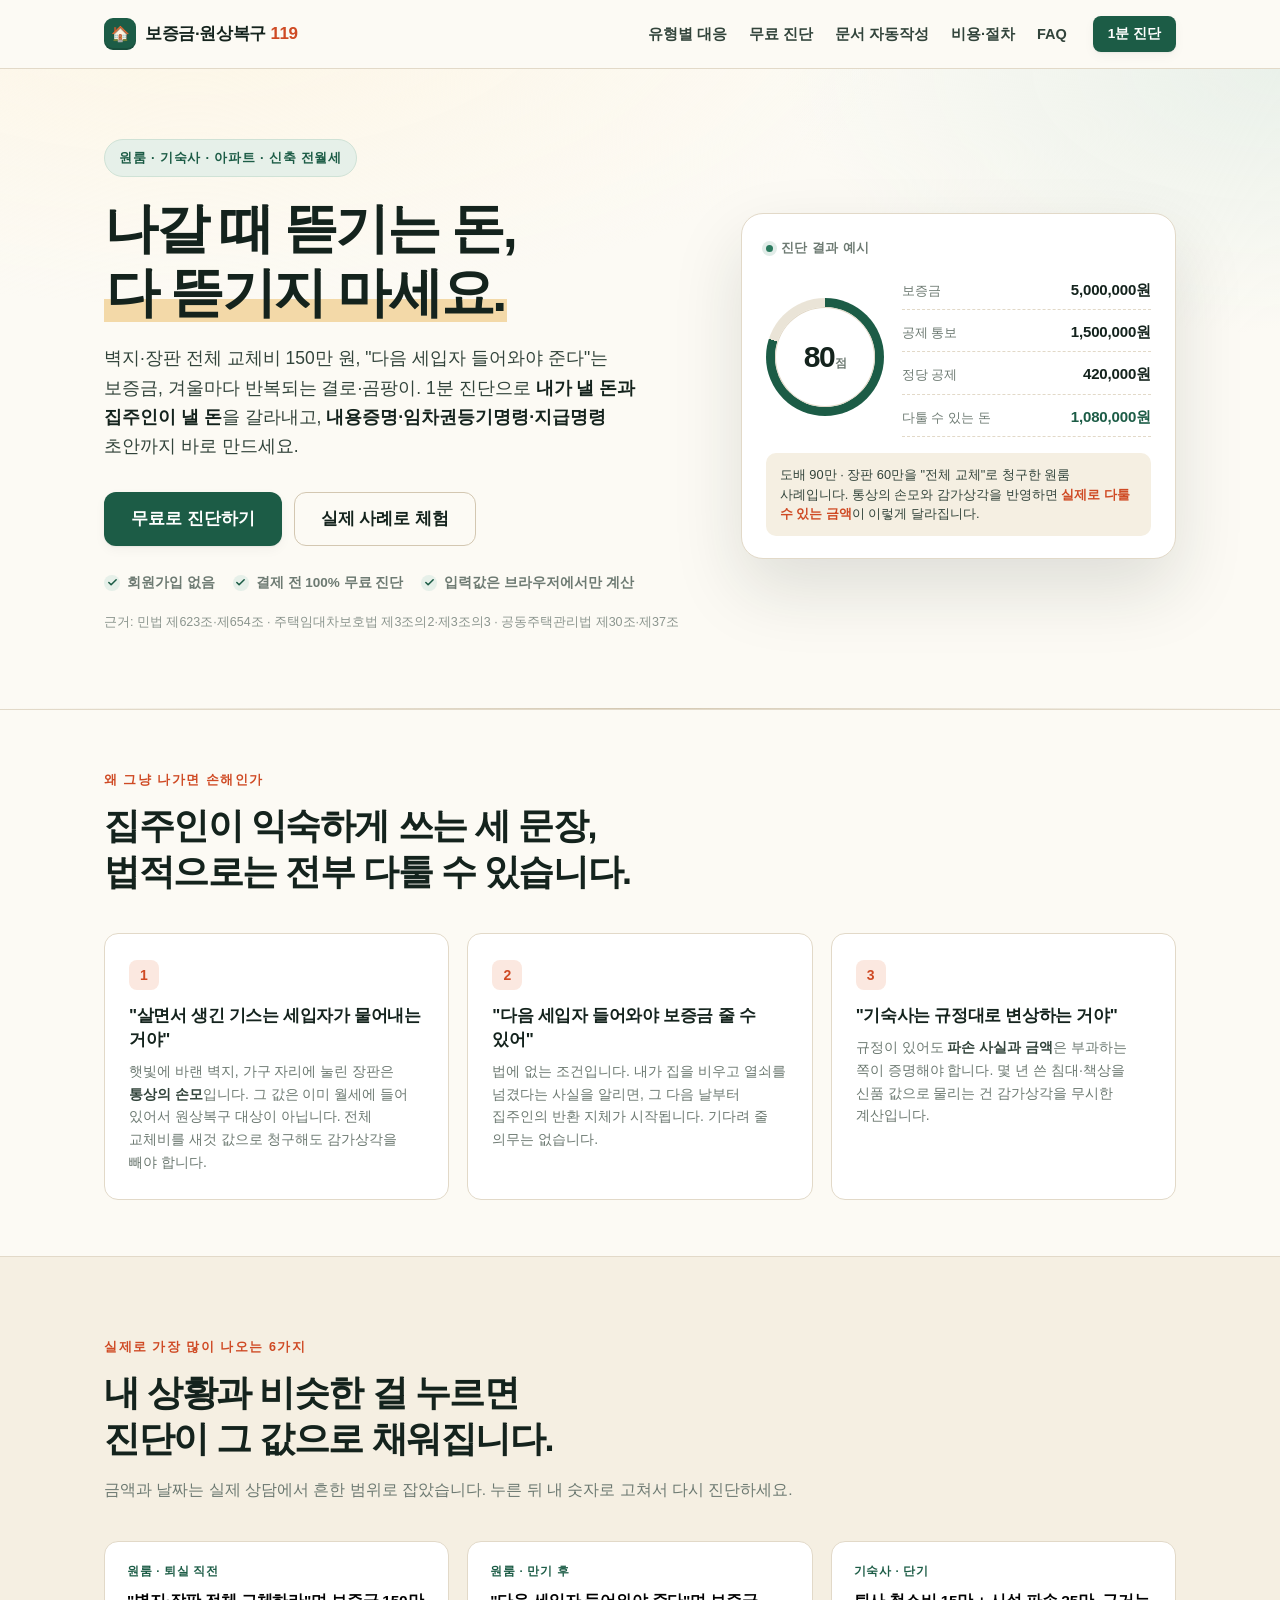
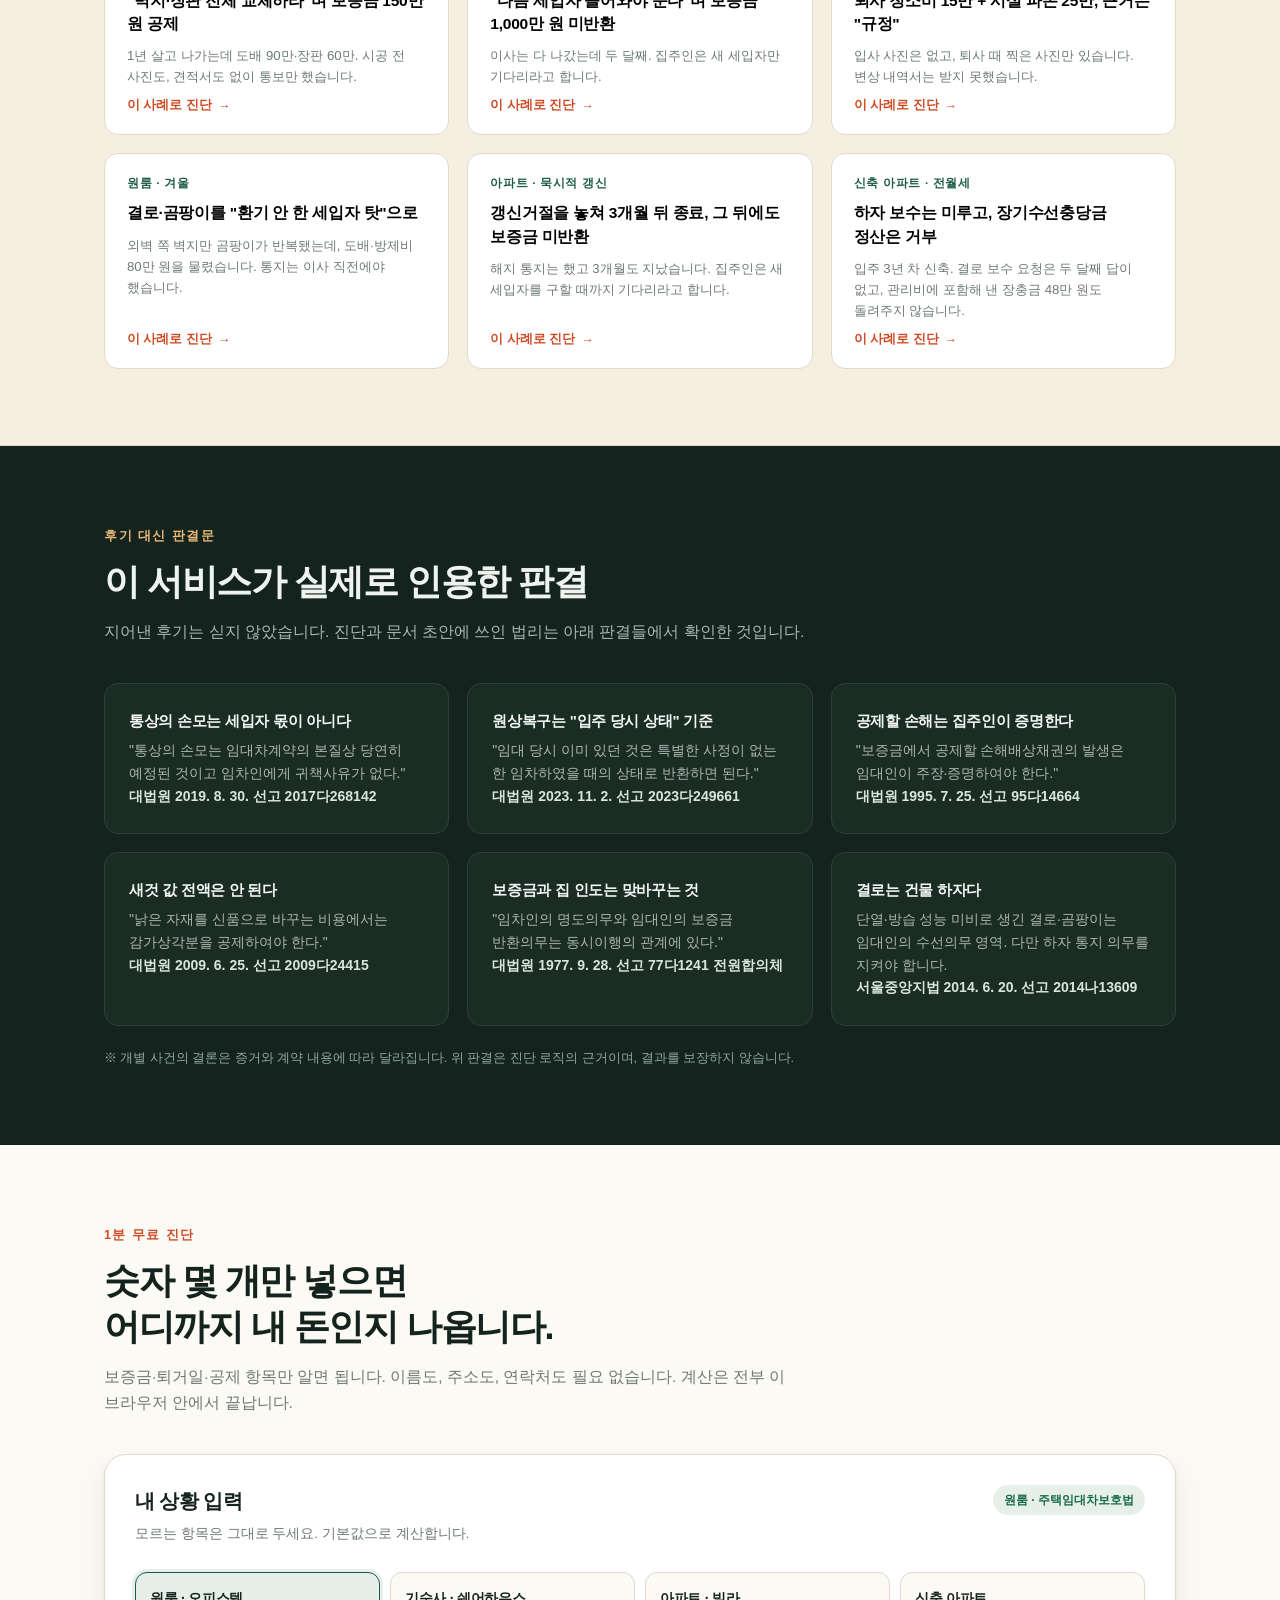
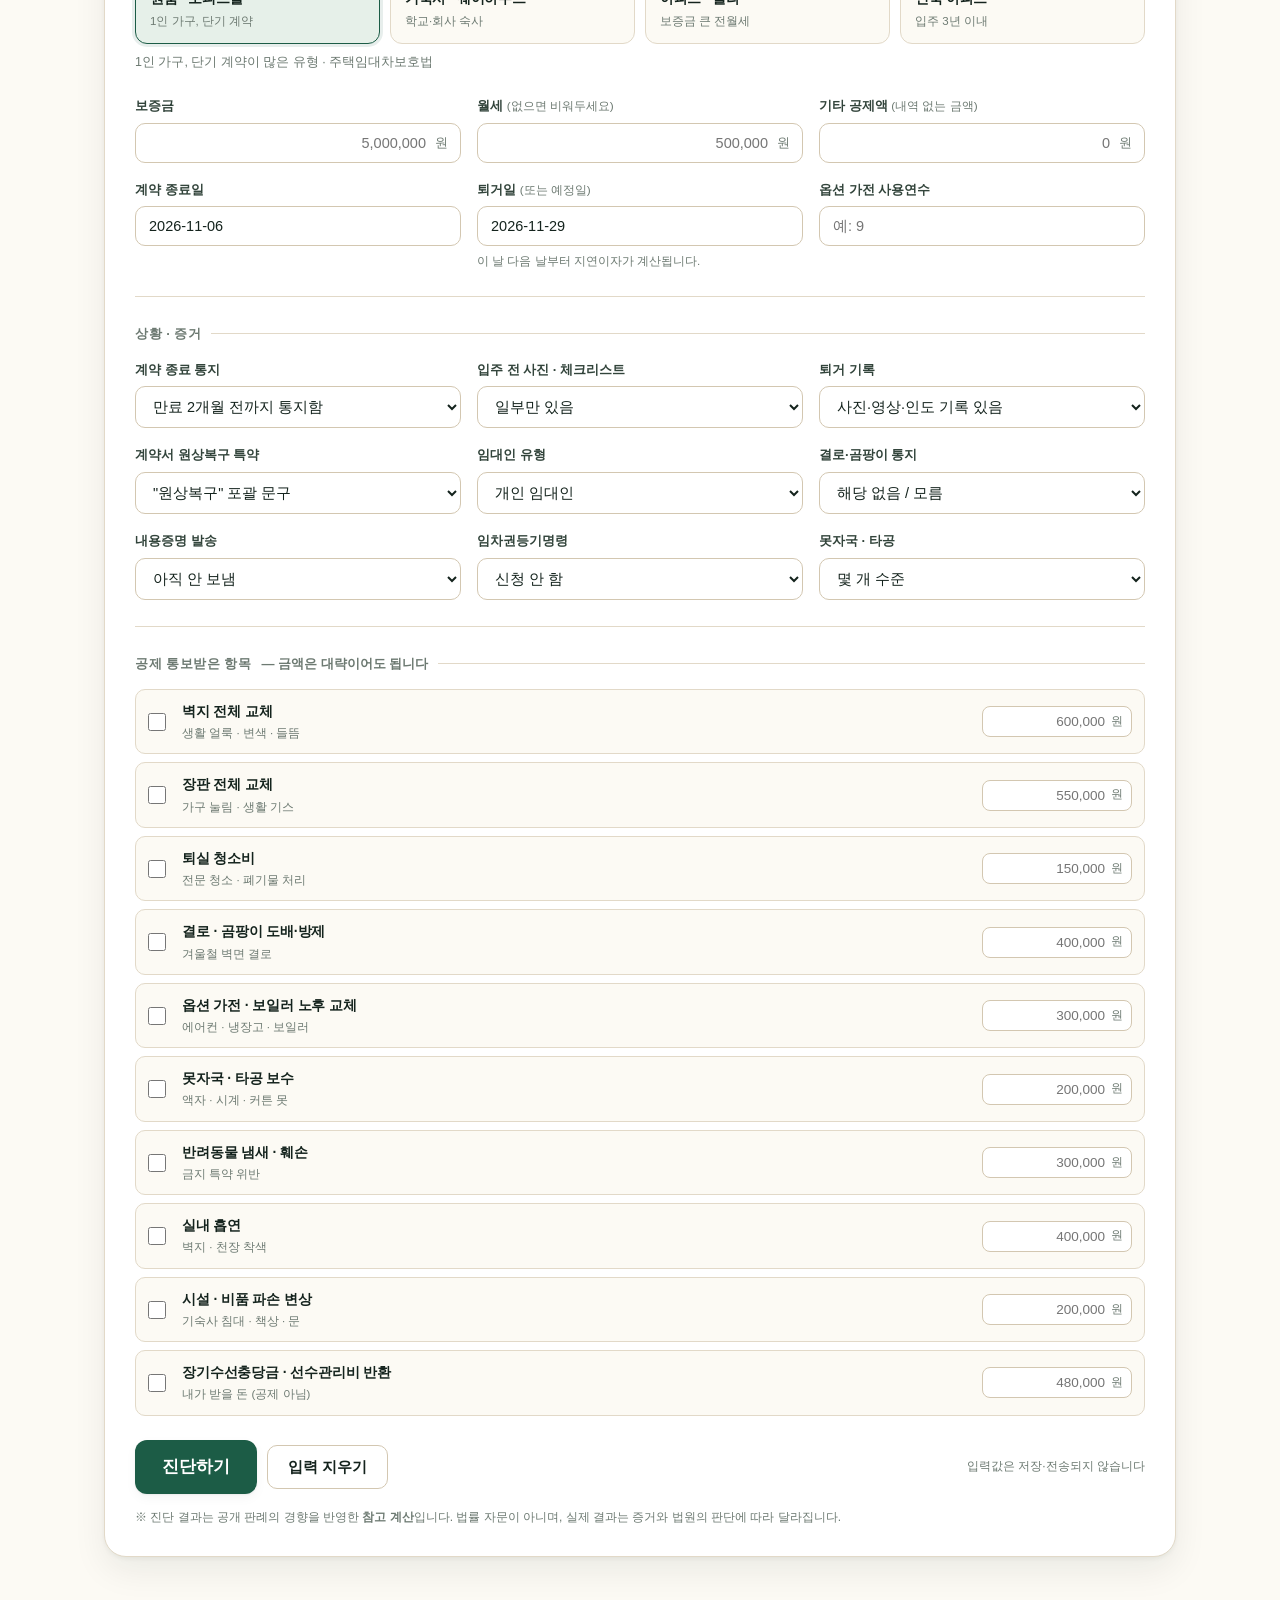
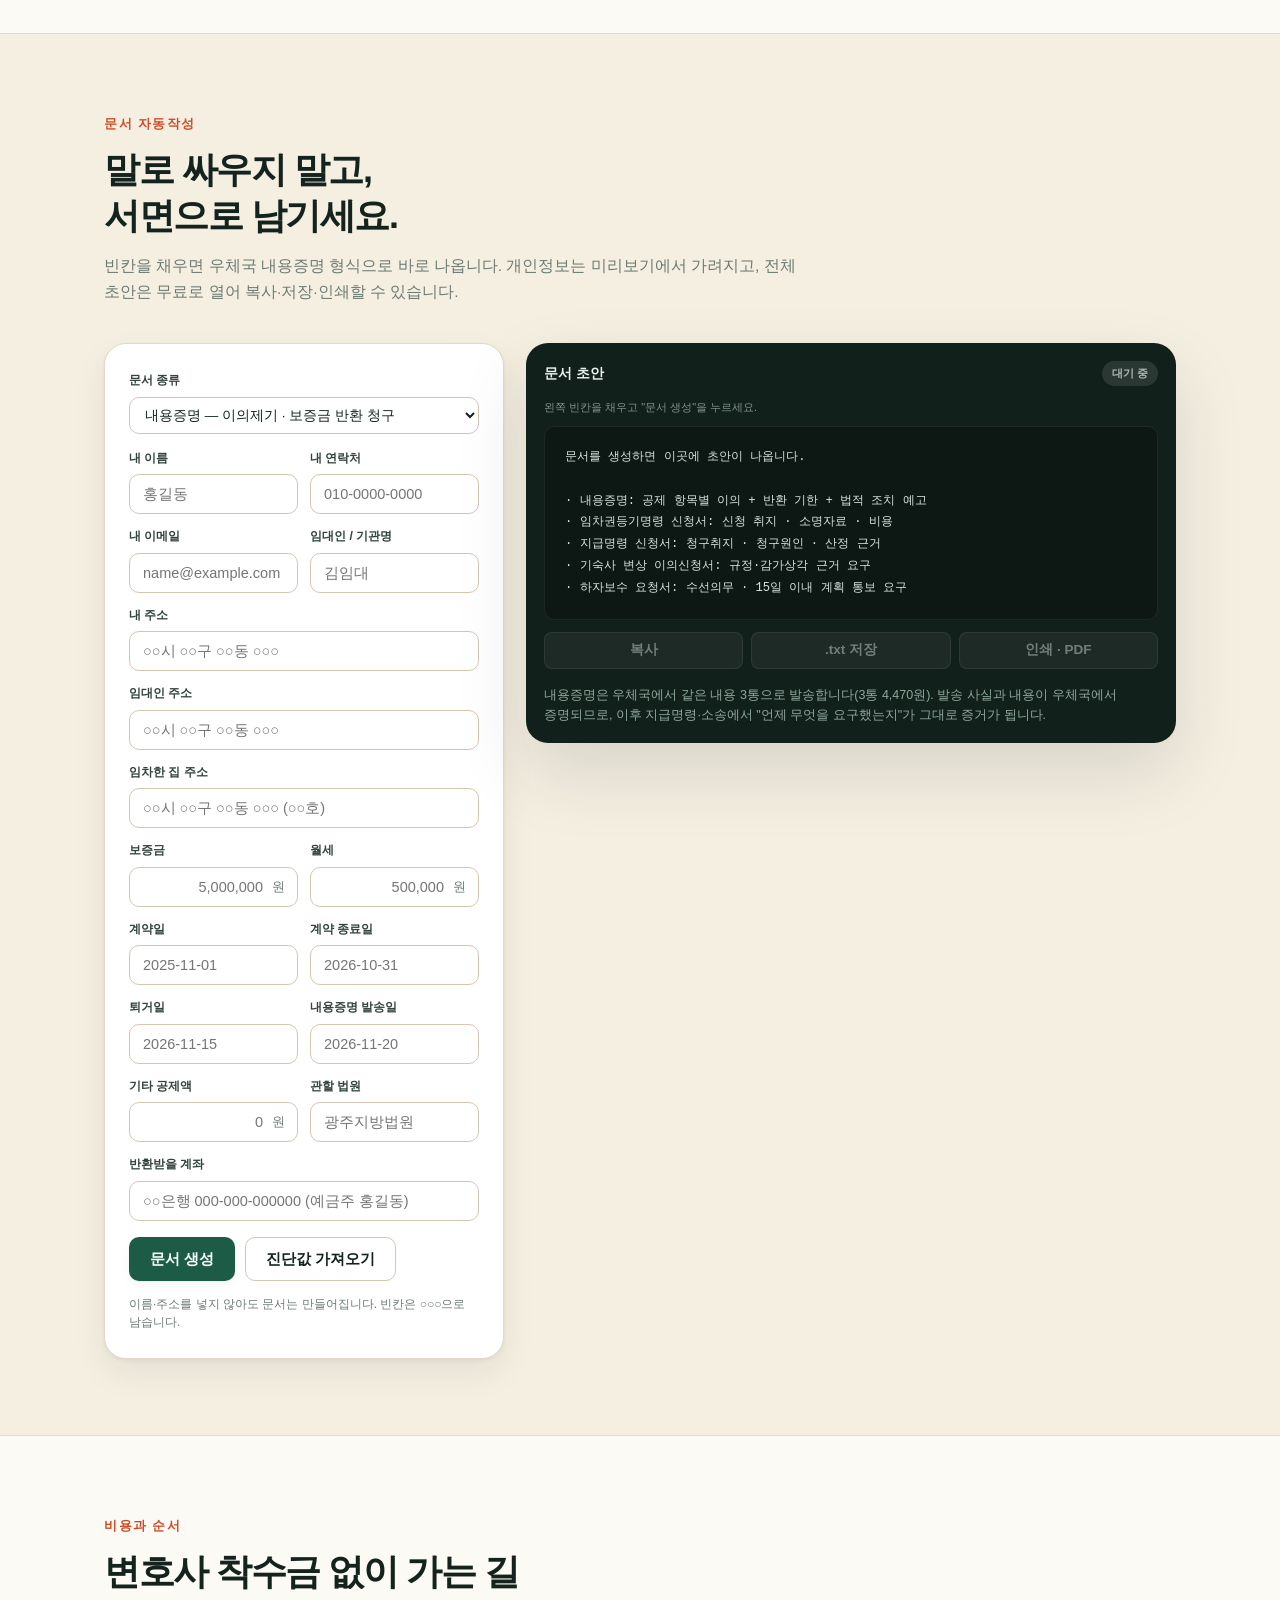
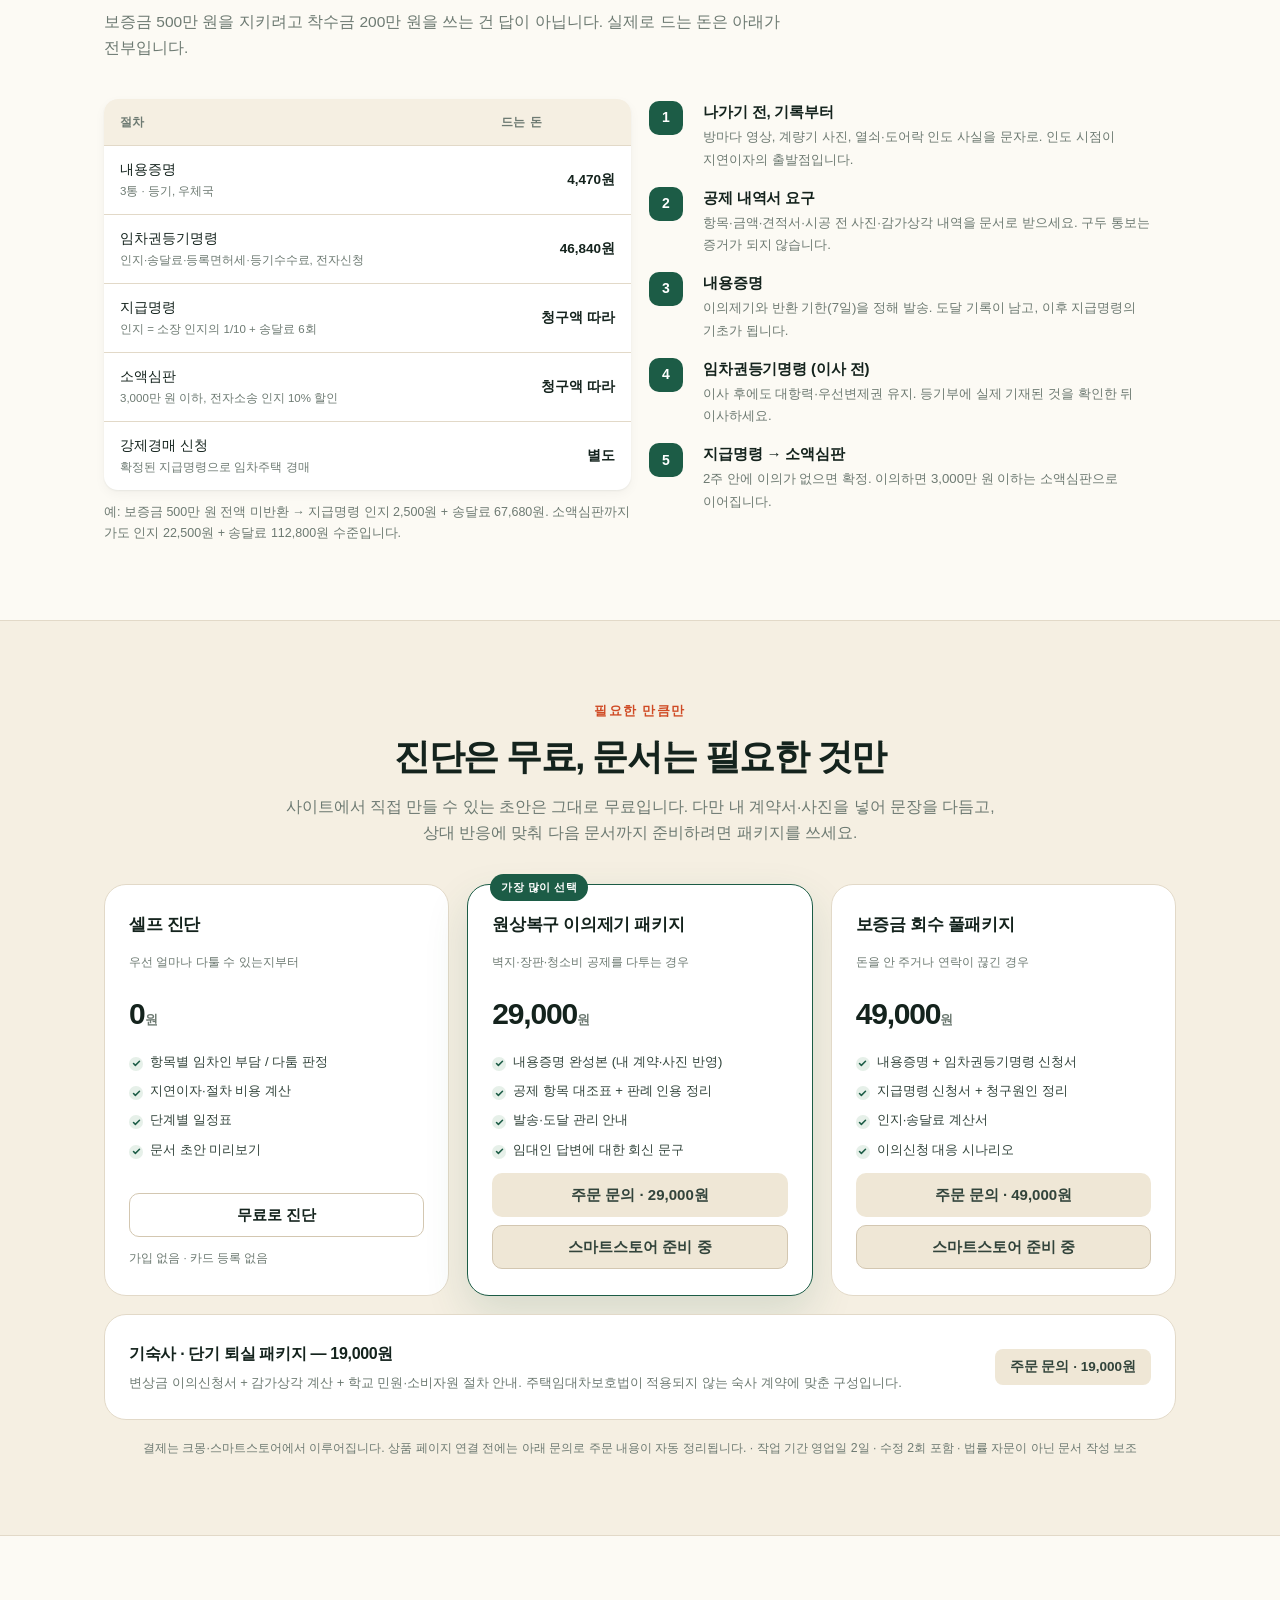
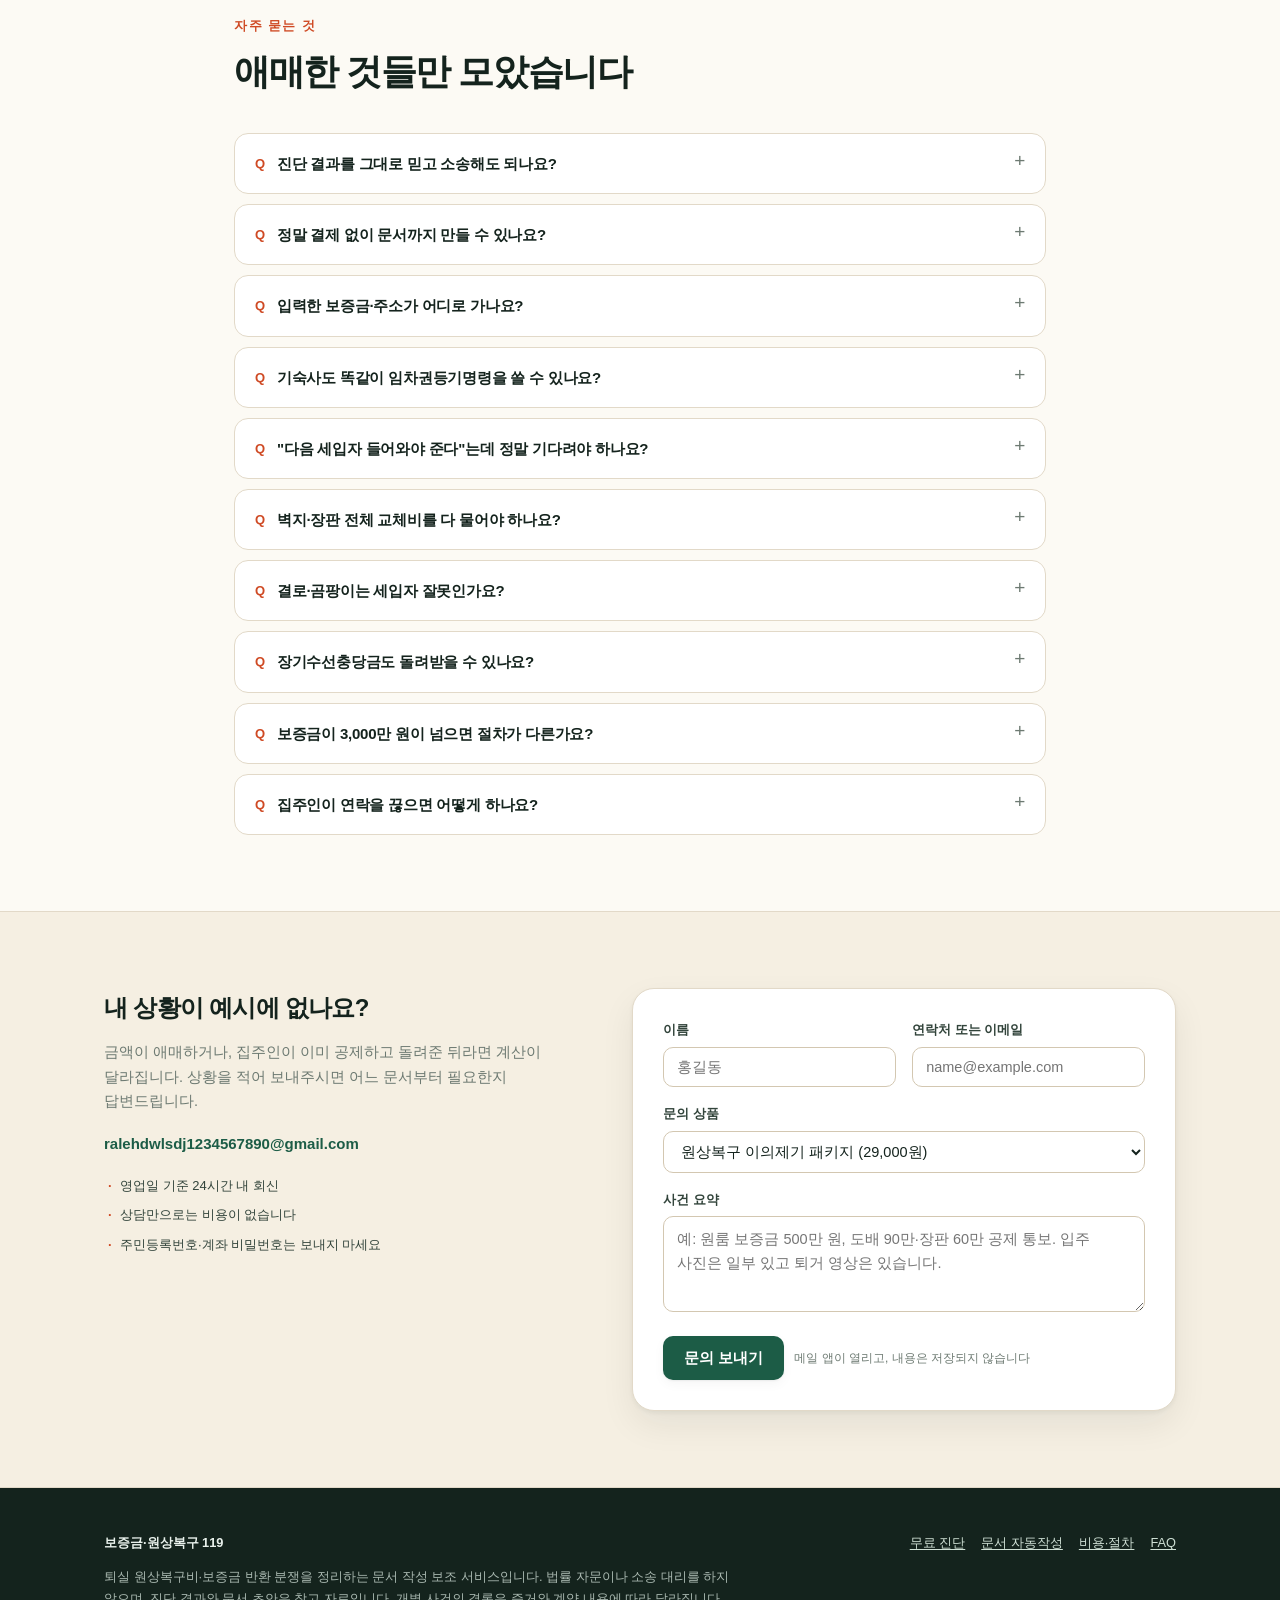
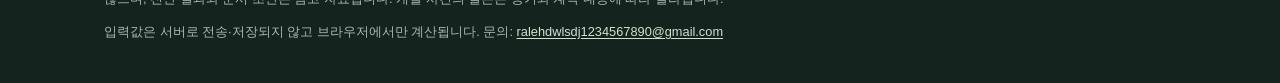
==== commit e4fd5f58: "polish: 결제 버튼 세로 배치" ====
--- a/index.html
+++ b/index.html
@@ -10,7 +10,7 @@
 <meta property="og:description" content="벽지·장판 전체 교체 150만 원 공제, 다음 세입자 들어와야 준다는 보증금. 판례 기준으로 갈라보고 문서까지 만드세요.">
 <meta property="og:type" content="website">
 <meta name="theme-color" content="#1c5c46">
-<link rel="stylesheet" href="assets/css/app.css">
+<link rel="stylesheet" href="assets/css/app.css?v=20261126e">
 <link rel="icon" href="data:image/svg+xml,%3Csvg xmlns='http://www.w3.org/2000/svg' viewBox='0 0 100 100'%3E%3Crect width='100' height='100' rx='22' fill='%231c5c46'/%3E%3Cpath d='M50 22 78 44v34H58V58H42v20H22V44z' fill='%23f5efe2'/%3E%3C/svg%3E">
 <script type="application/ld+json">
 {
@@ -438,7 +438,7 @@
         <div class="stat-grid">
           <div class="stat"><div class="k">보증금</div><div class="v" id="rDeposit">0원</div><div class="s">계약서 기준</div></div>
           <div class="stat"><div class="k">공제 통보액</div><div class="v lose" id="rClaim">0원</div><div class="s">집주인이 빼겠다는 돈</div></div>
-          <div class="stat"><div class="k">정당 공제 추정</div><div class="v" id="rTenant">0원</div><div class="s">내가 실제 부담할 부분</div></div>
+          <div class="stat"><div class="k">다툼 가능 금액</div><div class="v win" id="rDefense">0원</div><div class="s">공제 통보 중 뒤집히는 돈</div></div>
           <div class="stat"><div class="k">돌려받을 수 있는 돈</div><div class="v win" id="rRecover">0원</div><div class="s">지연이자 별도</div></div>
         </div>
 
@@ -453,6 +453,7 @@
                 <tbody id="itemTableBody"></tbody>
               </table>
             </div>
+            <p style="font-size:12.5px;color:#6d7a72;margin-top:10px">정당 공제로 인정될 부분 <b id="rTenant" style="color:#14231d">0원</b> · 나머지는 다툼 대상입니다.</p>
             <div class="flag-list" id="flagList" hidden></div>
           </div>
 
@@ -858,9 +859,9 @@
 
 <div id="printArea"></div>
 
-<script src="assets/js/engine.js"></script>
-<script src="assets/js/docs.js"></script>
-<script src="assets/js/payments.js"></script>
-<script src="assets/js/app.js"></script>
+<script src="assets/js/engine.js?v=20261126e"></script>
+<script src="assets/js/docs.js?v=20261126e"></script>
+<script src="assets/js/payments.js?v=20261126e"></script>
+<script src="assets/js/app.js?v=20261126e"></script>
 </body>
 </html>
--- a/assets/css/app.css
+++ b/assets/css/app.css
@@ -38,7 +38,7 @@
 
 [hidden] { display: none !important; }
 
-html { scroll-behavior: smooth; -webkit-text-size-adjust: 100%; }
+html { scroll-behavior: smooth; scroll-padding-top: 84px; -webkit-text-size-adjust: 100%; }
 
 body {
   margin: 0;
@@ -148,6 +148,7 @@
 .lede { margin-top: 20px; font-size: 17.5px; color: var(--ink-2); max-width: 540px; }
 .lede b { color: var(--ink); font-weight: 800; }
 .hero-actions { display: flex; gap: 12px; margin-top: 30px; flex-wrap: wrap; }
+.hero-actions .btn { white-space: nowrap; }
 .hero-badges { display: flex; flex-wrap: wrap; gap: 8px 18px; margin-top: 26px; font-size: 13.5px; color: var(--muted); font-weight: 600; }
 .hero-badges li { display: flex; align-items: center; gap: 7px; }
 .hero-badges li::before {
@@ -466,8 +467,8 @@
   background: var(--brand-soft) url("data:image/svg+xml,%3Csvg xmlns='http://www.w3.org/2000/svg' viewBox='0 0 24 24' fill='none' stroke='%231c5c46' stroke-width='4' stroke-linecap='round' stroke-linejoin='round'%3E%3Cpath d='M20 6 9 17l-5-5'/%3E%3C/svg%3E") center/9px no-repeat;
 }
 .plan .btn { margin-top: auto; }
-.pay-row { display: flex; gap: 8px; }
-.pay-row .btn { flex: 1; }
+.pay-row { display: flex; flex-direction: column; gap: 8px; }
+.pay-row .btn { width: 100%; }
 .pay-pending { background: var(--paper-3) !important; color: var(--ink-2) !important; box-shadow: none !important; }
 .plan-note { font-size: 11.5px; color: var(--muted); }
 
@@ -568,7 +569,8 @@
   .hero { padding: 44px 0 52px; }
   .hero h1 { font-size: 32px; }
   .lede { font-size: 15.5px; }
-  .hero-actions .btn { flex: 1; }
+  .hero-actions { flex-direction: column; }
+  .hero-actions .btn { width: 100%; }
   .grid-3, .grid-2, .field-grid, .field-grid.three { grid-template-columns: 1fr; }
   .panel { padding: 22px 18px; }
   .result-top { grid-template-columns: 1fr; justify-items: start; padding: 22px 20px; gap: 18px; }
